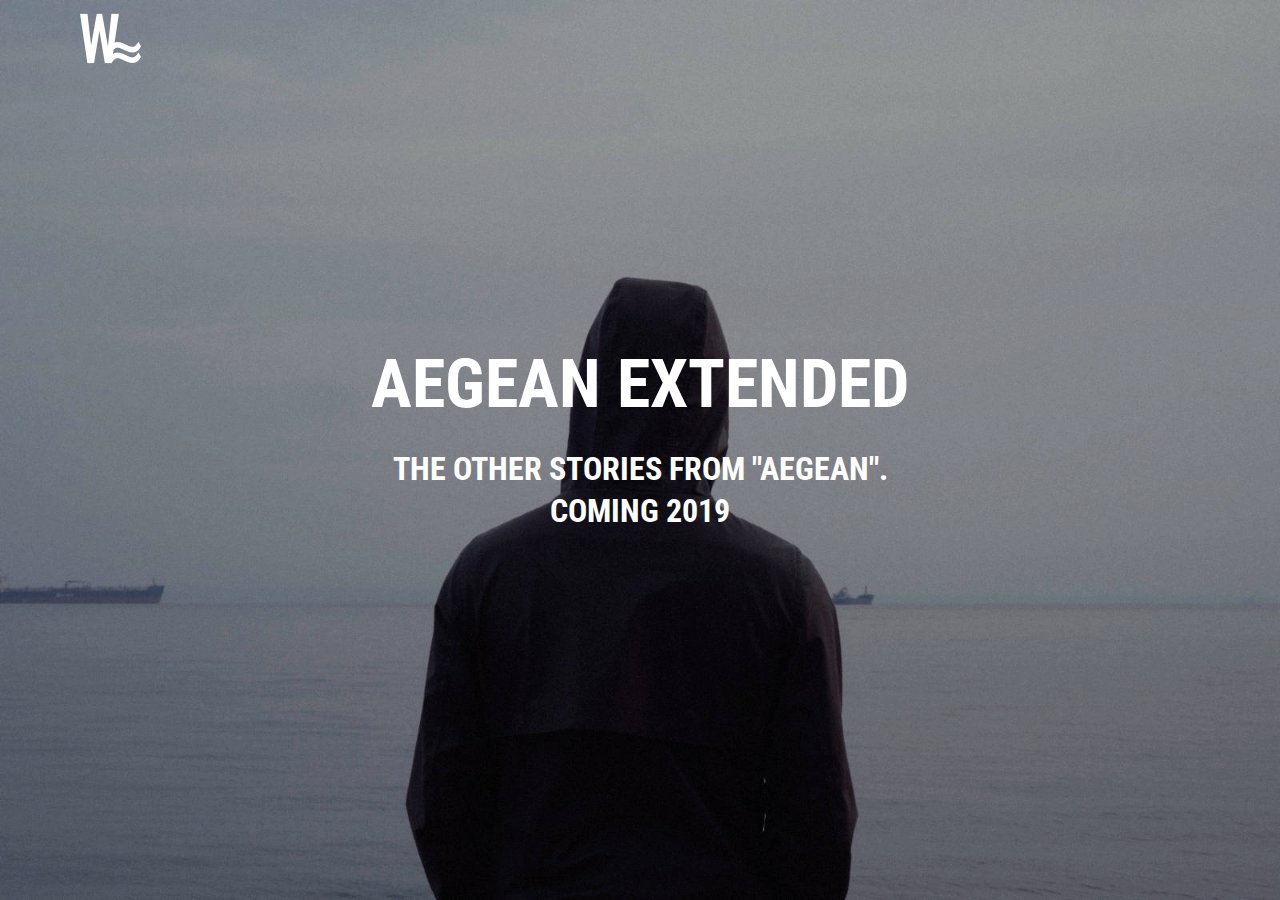
==== index.html @ 1b194c1d "create github pages" ====
<!DOCTYPE html>
<html >
<head>
  <!-- Site made with Mobirise Website Builder v4.8.4, https://mobirise.com -->
  <meta charset="UTF-8">
  <meta http-equiv="X-UA-Compatible" content="IE=edge">
  <meta name="generator" content="Mobirise v4.8.4, mobirise.com">
  <meta name="viewport" content="width=device-width, initial-scale=1, minimum-scale=1">
  <link rel="shortcut icon" href="assets/images/wy1-128x128.png" type="image/x-icon">
  <meta name="description" content="">
  <title>Waves Of Youth</title>
  <link rel="stylesheet" href="assets/web/assets/mobirise-icons/mobirise-icons.css">
  <link rel="stylesheet" href="assets/tether/tether.min.css">
  <link rel="stylesheet" href="assets/bootstrap/css/bootstrap.min.css">
  <link rel="stylesheet" href="assets/bootstrap/css/bootstrap-grid.min.css">
  <link rel="stylesheet" href="assets/bootstrap/css/bootstrap-reboot.min.css">
  <link rel="stylesheet" href="assets/dropdown/css/style.css">
  <link rel="stylesheet" href="assets/theme/css/style.css">
  <link href="assets/fonts/style.css" rel="stylesheet">
  <link rel="stylesheet" href="assets/mobirise/css/mbr-additional.css" type="text/css">
  
  
  
</head>
<body>
  <section class="menu cid-r5qJpuMvht" once="menu" id="menu2-3">

    

    <nav class="navbar navbar-expand beta-menu navbar-dropdown align-items-center navbar-toggleable-sm bg-color transparent">
        <button class="navbar-toggler navbar-toggler-right" type="button" data-toggle="collapse" data-target="#navbarSupportedContent" aria-controls="navbarSupportedContent" aria-expanded="false" aria-label="Toggle navigation">
            <div class="hamburger">
                <span></span>
                <span></span>
                <span></span>
                <span></span>
            </div>
        </button>
        <div class="menu-logo">
            <div class="navbar-brand">
                <span class="navbar-logo">
                    
                        <img src="assets/images/3-122x122.png" alt="Mobirise" title="" style="height: 3.8rem;">
                    
                </span>
                
            </div>
        </div>
        <div class="collapse navbar-collapse" id="navbarSupportedContent">
            
            
        </div>
    </nav>
</section>

<section class="engine"><a href="https://mobirise.info/j">website templates</a></section><section class="cid-r5qIWusWm7 mbr-fullscreen" id="header2-1">

    

    <div class="mbr-overlay" style="opacity: 0.1; background-color: rgb(0, 0, 0);"></div>

    <div class="container align-center">
        <div class="row justify-content-md-center">
            <div class="mbr-white col-md-10">
                <h1 class="mbr-section-title mbr-bold pb-3 mbr-fonts-style display-1">AEGEAN EXTENDED</h1>
                <h3 class="mbr-section-subtitle align-center mbr-light pb-3 mbr-fonts-style display-2">THE OTHER STORIES FROM "AEGEAN".<br>COMING 2019</h3>
                
                
            </div>
        </div>
    </div>
    
</section>


  <script src="assets/web/assets/jquery/jquery.min.js"></script>
  <script src="assets/popper/popper.min.js"></script>
  <script src="assets/tether/tether.min.js"></script>
  <script src="assets/bootstrap/js/bootstrap.min.js"></script>
  <script src="assets/smoothscroll/smooth-scroll.js"></script>
  <script src="assets/dropdown/js/script.min.js"></script>
  <script src="assets/touchswipe/jquery.touch-swipe.min.js"></script>
  <script src="assets/theme/js/script.js"></script>
  
  
</body>
</html>
---- assets/web/assets/mobirise-icons/mobirise-icons.css ----
@font-face {
  font-family: 'MobiriseIcons';
  src:  url('mobirise-icons.eot?spat4u');
  src:  url('mobirise-icons.eot?spat4u#iefix') format('embedded-opentype'),
    url('mobirise-icons.ttf?spat4u') format('truetype'),
    url('mobirise-icons.woff?spat4u') format('woff'),
    url('mobirise-icons.svg?spat4u#MobiriseIcons') format('svg');
  font-weight: normal;
  font-style: normal;
}

[class^="mbri-"], [class*=" mbri-"] {
  /* use !important to prevent issues with browser extensions that change fonts */
  font-family: MobiriseIcons !important;
  speak: none;
  font-style: normal;
  font-weight: normal;
  font-variant: normal;
  text-transform: none;
  line-height: 1;

  /* Better Font Rendering =========== */
  -webkit-font-smoothing: antialiased;
  -moz-osx-font-smoothing: grayscale;
}

.mbri-add-submenu:before {
  content: "\e900";
}
.mbri-alert:before {
  content: "\e901";
}
.mbri-align-center:before {
  content: "\e902";
}
.mbri-align-justify:before {
  content: "\e903";
}
.mbri-align-left:before {
  content: "\e904";
}
.mbri-align-right:before {
  content: "\e905";
}
.mbri-android:before {
  content: "\e906";
}
.mbri-apple:before {
  content: "\e907";
}
.mbri-arrow-down:before {
  content: "\e908";
}
.mbri-arrow-next:before {
  content: "\e909";
}
.mbri-arrow-prev:before {
  content: "\e90a";
}
.mbri-arrow-up:before {
  content: "\e90b";
}
.mbri-bold:before {
  content: "\e90c";
}
.mbri-bookmark:before {
  content: "\e90d";
}
.mbri-bootstrap:before {
  content: "\e90e";
}
.mbri-briefcase:before {
  content: "\e90f";
}
.mbri-browse:before {
  content: "\e910";
}
.mbri-bulleted-list:before {
  content: "\e911";
}
.mbri-calendar:before {
  content: "\e912";
}
.mbri-camera:before {
  content: "\e913";
}
.mbri-cart-add:before {
  content: "\e914";
}
.mbri-cart-full:before {
  content: "\e915";
}
.mbri-cash:before {
  content: "\e916";
}
.mbri-change-style:before {
  content: "\e917";
}
.mbri-chat:before {
  content: "\e918";
}
.mbri-clock:before {
  content: "\e919";
}
.mbri-close:before {
  content: "\e91a";
}
.mbri-cloud:before {
  content: "\e91b";
}
.mbri-code:before {
  content: "\e91c";
}
.mbri-contact-form:before {
  content: "\e91d";
}
.mbri-credit-card:before {
  content: "\e91e";
}
.mbri-cursor-click:before {
  content: "\e91f";
}
.mbri-cust-feedback:before {
  content: "\e920";
}
.mbri-database:before {
  content: "\e921";
}
.mbri-delivery:before {
  content: "\e922";
}
.mbri-desktop:before {
  content: "\e923";
}
.mbri-devices:before {
  content: "\e924";
}
.mbri-down:before {
  content: "\e925";
}
.mbri-download:before {
  content: "\e989";
}
.mbri-drag-n-drop:before {
  content: "\e927";
}
.mbri-drag-n-drop2:before {
  content: "\e928";
}
.mbri-edit:before {
  content: "\e929";
}
.mbri-edit2:before {
  content: "\e92a";
}
.mbri-error:before {
  content: "\e92b";
}
.mbri-extension:before {
  content: "\e92c";
}
.mbri-features:before {
  content: "\e92d";
}
.mbri-file:before {
  content: "\e92e";
}
.mbri-flag:before {
  content: "\e92f";
}
.mbri-folder:before {
  content: "\e930";
}
.mbri-gift:before {
  content: "\e931";
}
.mbri-github:before {
  content: "\e932";
}
.mbri-globe:before {
  content: "\e933";
}
.mbri-globe-2:before {
  content: "\e934";
}
.mbri-growing-chart:before {
  content: "\e935";
}
.mbri-hearth:before {
  content: "\e936";
}
.mbri-help:before {
  content: "\e937";
}
.mbri-home:before {
  content: "\e938";
}
.mbri-hot-cup:before {
  content: "\e939";
}
.mbri-idea:before {
  content: "\e93a";
}
.mbri-image-gallery:before {
  content: "\e93b";
}
.mbri-image-slider:before {
  content: "\e93c";
}
.mbri-info:before {
  content: "\e93d";
}
.mbri-italic:before {
  content: "\e93e";
}
.mbri-key:before {
  content: "\e93f";
}
.mbri-laptop:before {
  content: "\e940";
}
.mbri-layers:before {
  content: "\e941";
}
.mbri-left-right:before {
  content: "\e942";
}
.mbri-left:before {
  content: "\e943";
}
.mbri-letter:before {
  content: "\e944";
}
.mbri-like:before {
  content: "\e945";
}
.mbri-link:before {
  content: "\e946";
}
.mbri-lock:before {
  content: "\e947";
}
.mbri-login:before {
  content: "\e948";
}
.mbri-logout:before {
  content: "\e949";
}
.mbri-magic-stick:before {
  content: "\e94a";
}
.mbri-map-pin:before {
  content: "\e94b";
}
.mbri-menu:before {
  content: "\e94c";
}
.mbri-mobile:before {
  content: "\e94d";
}
.mbri-mobile2:before {
  content: "\e94e";
}
.mbri-mobirise:before {
  content: "\e94f";
}
.mbri-more-horizontal:before {
  content: "\e950";
}
.mbri-more-vertical:before {
  content: "\e951";
}
.mbri-music:before {
  content: "\e952";
}
.mbri-new-file:before {
  content: "\e953";
}
.mbri-numbered-list:before {
  content: "\e954";
}
.mbri-opened-folder:before {
  content: "\e955";
}
.mbri-pages:before {
  content: "\e956";
}
.mbri-paper-plane:before {
  content: "\e957";
}
.mbri-paperclip:before {
  content: "\e958";
}
.mbri-photo:before {
  content: "\e959";
}
.mbri-photos:before {
  content: "\e95a";
}
.mbri-pin:before {
  content: "\e95b";
}
.mbri-play:before {
  content: "\e95c";
}
.mbri-plus:before {
  content: "\e95d";
}
.mbri-preview:before {
  content: "\e95e";
}
.mbri-print:before {
  content: "\e95f";
}
.mbri-protect:before {
  content: "\e960";
}
.mbri-question:before {
  content: "\e961";
}
.mbri-quote-left:before {
  content: "\e962";
}
.mbri-quote-right:before {
  content: "\e963";
}
.mbri-refresh:before {
  content: "\e964";
}
.mbri-responsive:before {
  content: "\e965";
}
.mbri-right:before {
  content: "\e966";
}
.mbri-rocket:before {
  content: "\e967";
}
.mbri-sad-face:before {
  content: "\e968";
}
.mbri-sale:before {
  content: "\e969";
}
.mbri-save:before {
  content: "\e96a";
}
.mbri-search:before {
  content: "\e96b";
}
.mbri-setting:before {
  content: "\e96c";
}
.mbri-setting2:before {
  content: "\e96d";
}
.mbri-setting3:before {
  content: "\e96e";
}
.mbri-share:before {
  content: "\e96f";
}
.mbri-shopping-bag:before {
  content: "\e970";
}
.mbri-shopping-basket:before {
  content: "\e971";
}
.mbri-shopping-cart:before {
  content: "\e972";
}
.mbri-sites:before {
  content: "\e973";
}
.mbri-smile-face:before {
  content: "\e974";
}
.mbri-speed:before {
  content: "\e975";
}
.mbri-star:before {
  content: "\e976";
}
.mbri-success:before {
  content: "\e977";
}
.mbri-sun:before {
  content: "\e978";
}
.mbri-sun2:before {
  content: "\e979";
}
.mbri-tablet:before {
  content: "\e97a";
}
.mbri-tablet-vertical:before {
  content: "\e97b";
}
.mbri-target:before {
  content: "\e97c";
}
.mbri-timer:before {
  content: "\e97d";
}
.mbri-to-ftp:before {
  content: "\e97e";
}
.mbri-to-local-drive:before {
  content: "\e97f";
}
.mbri-touch-swipe:before {
  content: "\e980";
}
.mbri-touch:before {
  content: "\e981";
}
.mbri-trash:before {
  content: "\e982";
}
.mbri-underline:before {
  content: "\e983";
}
.mbri-unlink:before {
  content: "\e984";
}
.mbri-unlock:before {
  content: "\e985";
}
.mbri-up-down:before {
  content: "\e986";
}
.mbri-up:before {
  content: "\e987";
}
.mbri-update:before {
  content: "\e988";
}
.mbri-upload:before {
 content: "\e926"; 
}
.mbri-user:before {
  content: "\e98a";
}
.mbri-user2:before {
  content: "\e98b";
}
.mbri-users:before {
  content: "\e98c";
}
.mbri-video:before {
  content: "\e98d";
}
.mbri-video-play:before {
  content: "\e98e";
}
.mbri-watch:before {
  content: "\e98f";
}
.mbri-website-theme:before {
  content: "\e990";
}
.mbri-wifi:before {
  content: "\e991";
}
.mbri-windows:before {
  content: "\e992";
}
.mbri-zoom-out:before {
  content: "\e993";
}
.mbri-redo:before {
  content: "\e994";
}
.mbri-undo:before {
  content: "\e995";
}
---- assets/dropdown/css/style.css ----
.navbar-dropdown {
  left: 0;
  padding: 0;
  position: absolute;
  right: 0;
  top: 0;
  transition: all 0.45s ease;
  z-index: 1030;
  background: #282828; }
  .navbar-dropdown .navbar-logo {
    margin-right: 0.8rem;
    transition: margin 0.3s ease-in-out;
    vertical-align: middle; }
    .navbar-dropdown .navbar-logo img {
      height: 3.125rem;
      transition: all 0.3s ease-in-out; }
    .navbar-dropdown .navbar-logo.mbr-iconfont {
      font-size: 3.125rem;
      line-height: 3.125rem; }
  .navbar-dropdown .navbar-caption {
    font-weight: 700;
    white-space: normal;
    vertical-align: -4px;
    line-height: 3.125rem !important; }
    .navbar-dropdown .navbar-caption, .navbar-dropdown .navbar-caption:hover {
      color: inherit;
      text-decoration: none; }
  .navbar-dropdown .mbr-iconfont + .navbar-caption {
    vertical-align: -1px; }
  .navbar-dropdown.navbar-fixed-top {
    position: fixed; }
  .navbar-dropdown .navbar-brand span {
    vertical-align: -4px; }
  .navbar-dropdown.bg-color.transparent {
    background: none; }
  .navbar-dropdown.navbar-short .navbar-brand {
    padding: 0.625rem 0; }
    .navbar-dropdown.navbar-short .navbar-brand span {
      vertical-align: -1px; }
  .navbar-dropdown.navbar-short .navbar-caption {
    line-height: 2.375rem !important;
    vertical-align: -2px; }
  .navbar-dropdown.navbar-short .navbar-logo {
    margin-right: 0.5rem; }
    .navbar-dropdown.navbar-short .navbar-logo img {
      height: 2.375rem; }
    .navbar-dropdown.navbar-short .navbar-logo.mbr-iconfont {
      font-size: 2.375rem;
      line-height: 2.375rem; }
  .navbar-dropdown.navbar-short .mbr-table-cell {
    height: 3.625rem; }
  .navbar-dropdown .navbar-close {
    left: 0.6875rem;
    position: fixed;
    top: 0.75rem;
    z-index: 1000; }
  .navbar-dropdown .hamburger-icon {
    content: "";
    display: inline-block;
    vertical-align: middle;
    width: 16px;
    -webkit-box-shadow: 0 -6px 0 1px #282828,0 0 0 1px #282828,0 6px 0 1px #282828;
    -moz-box-shadow: 0 -6px 0 1px #282828,0 0 0 1px #282828,0 6px 0 1px #282828;
    box-shadow: 0 -6px 0 1px #282828,0 0 0 1px #282828,0 6px 0 1px #282828; }

.dropdown-menu .dropdown-toggle[data-toggle="dropdown-submenu"]::after {
  border-bottom: 0.35em solid transparent;
  border-left: 0.35em solid;
  border-right: 0;
  border-top: 0.35em solid transparent;
  margin-left: 0.3rem; }

.dropdown-menu .dropdown-item:focus {
  outline: 0; }

.nav-dropdown {
  font-size: 0.75rem;
  font-weight: 500;
  height: auto !important; }
  .nav-dropdown .nav-btn {
    padding-left: 1rem; }
  .nav-dropdown .link {
    margin: .667em 1.667em;
    font-weight: 500;
    padding: 0;
    transition: color .2s ease-in-out; }
    .nav-dropdown .link.dropdown-toggle {
      margin-right: 2.583em; }
      .nav-dropdown .link.dropdown-toggle::after {
        margin-left: .25rem;
        border-top: 0.35em solid;
        border-right: 0.35em solid transparent;
        border-left: 0.35em solid transparent;
        border-bottom: 0; }
      .nav-dropdown .link.dropdown-toggle[aria-expanded="true"] {
        margin: 0;
        padding: 0.667em 3.263em  0.667em 1.667em; }
  .nav-dropdown .link::after,
  .nav-dropdown .dropdown-item::after {
    color: inherit; }
  .nav-dropdown .btn {
    font-size: 0.75rem;
    font-weight: 700;
    letter-spacing: 0;
    margin-bottom: 0;
    padding-left: 1.25rem;
    padding-right: 1.25rem; }
  .nav-dropdown .dropdown-menu {
    border-radius: 0;
    border: 0;
    left: 0;
    margin: 0;
    padding-bottom: 1.25rem;
    padding-top: 1.25rem;
    position: relative; }
  .nav-dropdown .dropdown-submenu {
    margin-left: 0.125rem;
    top: 0; }
  .nav-dropdown .dropdown-item {
    font-weight: 500;
    line-height: 2;
    padding: 0.3846em 4.615em 0.3846em 1.5385em;
    position: relative;
    transition: color .2s ease-in-out, background-color .2s ease-in-out; }
    .nav-dropdown .dropdown-item::after {
      margin-top: -0.3077em;
      position: absolute;
      right: 1.1538em;
      top: 50%; }
    .nav-dropdown .dropdown-item:focus, .nav-dropdown .dropdown-item:hover {
      background: none; }

@media (max-width: 767px) {
  .nav-dropdown.navbar-toggleable-sm {
    bottom: 0;
    display: none;
    left: 0;
    overflow-x: hidden;
    position: fixed;
    top: 0;
    transform: translateX(-100%);
    -ms-transform: translateX(-100%);
    -webkit-transform: translateX(-100%);
    width: 18.75rem;
    z-index: 999; } }
.nav-dropdown.navbar-toggleable-xl {
  bottom: 0;
  display: none;
  left: 0;
  overflow-x: hidden;
  position: fixed;
  top: 0;
  transform: translateX(-100%);
  -ms-transform: translateX(-100%);
  -webkit-transform: translateX(-100%);
  width: 18.75rem;
  z-index: 999; }

.nav-dropdown-sm {
  display: block !important;
  overflow-x: hidden;
  overflow: auto;
  padding-top: 3.875rem; }
  .nav-dropdown-sm::after {
    content: "";
    display: block;
    height: 3rem;
    width: 100%; }
  .nav-dropdown-sm.collapse.in ~ .navbar-close {
    display: block !important; }
  .nav-dropdown-sm.collapsing, .nav-dropdown-sm.collapse.in {
    transform: translateX(0);
    -ms-transform: translateX(0);
    -webkit-transform: translateX(0);
    transition: all 0.25s ease-out;
    -webkit-transition: all 0.25s ease-out;
    background: #282828; }
  .nav-dropdown-sm.collapsing[aria-expanded="false"] {
    transform: translateX(-100%);
    -ms-transform: translateX(-100%);
    -webkit-transform: translateX(-100%); }
  .nav-dropdown-sm .nav-item {
    display: block;
    margin-left: 0 !important;
    padding-left: 0; }
  .nav-dropdown-sm .link,
  .nav-dropdown-sm .dropdown-item {
    border-top: 1px dotted rgba(255, 255, 255, 0.1);
    font-size: 0.8125rem;
    line-height: 1.6;
    margin: 0 !important;
    padding: 0.875rem 2.4rem 0.875rem 1.5625rem !important;
    position: relative;
    white-space: normal; }
    .nav-dropdown-sm .link:focus, .nav-dropdown-sm .link:hover,
    .nav-dropdown-sm .dropdown-item:focus,
    .nav-dropdown-sm .dropdown-item:hover {
      background: rgba(0, 0, 0, 0.2) !important;
      color: #c0a375; }
  .nav-dropdown-sm .nav-btn {
    position: relative;
    padding: 1.5625rem 1.5625rem 0 1.5625rem; }
    .nav-dropdown-sm .nav-btn::before {
      border-top: 1px dotted rgba(255, 255, 255, 0.1);
      content: "";
      left: 0;
      position: absolute;
      top: 0;
      width: 100%; }
    .nav-dropdown-sm .nav-btn + .nav-btn {
      padding-top: 0.625rem; }
      .nav-dropdown-sm .nav-btn + .nav-btn::before {
        display: none; }
  .nav-dropdown-sm .btn {
    padding: 0.625rem 0; }
  .nav-dropdown-sm .dropdown-toggle[data-toggle="dropdown-submenu"]::after {
    margin-left: .25rem;
    border-top: 0.35em solid;
    border-right: 0.35em solid transparent;
    border-left: 0.35em solid transparent;
    border-bottom: 0; }
  .nav-dropdown-sm .dropdown-toggle[data-toggle="dropdown-submenu"][aria-expanded="true"]::after {
    border-top: 0;
    border-right: 0.35em solid transparent;
    border-left: 0.35em solid transparent;
    border-bottom: 0.35em solid; }
  .nav-dropdown-sm .dropdown-menu {
    margin: 0;
    padding: 0;
    position: relative;
    top: 0;
    left: 0;
    width: 100%;
    border: 0;
    float: none;
    border-radius: 0;
    background: none; }
  .nav-dropdown-sm .dropdown-submenu {
    left: 100%;
    margin-left: 0.125rem;
    margin-top: -1.25rem;
    top: 0; }

.navbar-toggleable-sm .nav-dropdown .dropdown-menu {
  position: absolute; }

.navbar-toggleable-sm .nav-dropdown .dropdown-submenu {
  left: 100%;
  margin-left: 0.125rem;
  margin-top: -1.25rem;
  top: 0; }

.navbar-toggleable-sm.opened .nav-dropdown .dropdown-menu {
  position: relative; }

.navbar-toggleable-sm.opened .nav-dropdown .dropdown-submenu {
  left: 0;
  margin-left: 00rem;
  margin-top: 0rem;
  top: 0; }

.is-builder .nav-dropdown.collapsing {
  transition: none !important; }

/*# sourceMappingURL=style.css.map */
---- assets/theme/css/style.css ----
/*!
 * Mobirise v4 theme (https://mobirise.com/)
 * Copyright 2017 Mobirise
 */section{background-color:#eeeeee}section,.container,.container-fluid{position:relative;word-wrap:break-word}a.mbr-iconfont:hover{text-decoration:none}.article .lead p,.article .lead ul,.article .lead ol,.article .lead pre,.article .lead blockquote{margin-bottom:0}a{font-style:normal;font-weight:400;cursor:pointer}a,a:hover{text-decoration:none}figure{margin-bottom:0}body{color:#232323}h1,h2,h3,h4,h5,h6,.h1,.h2,.h3,.h4,.h5,.h6,.display-1,.display-2,.display-3,.display-4{line-height:1;word-break:break-word;word-wrap:break-word}b,strong{font-weight:bold}blockquote{padding:10px 0 10px 20px;position:relative;border-left:2px solid;border-color:#ff3366}input:-webkit-autofill,input:-webkit-autofill:hover,input:-webkit-autofill:focus,input:-webkit-autofill:active{transition-delay:9999s;transition-property:background-color, color}textarea[type="hidden"]{display:none}body{position:relative}section{background-position:50% 50%;background-repeat:no-repeat;background-size:cover}section .mbr-background-video,section .mbr-background-video-preview{position:absolute;bottom:0;left:0;right:0;top:0}.hidden{visibility:hidden}.mbr-z-index20{z-index:20}/*! Base colors */.mbr-white{color:#ffffff}.mbr-black{color:#000000}.mbr-bg-white{background-color:#ffffff}.mbr-bg-black{background-color:#000000}/*! Text-aligns */.align-left{text-align:left}.align-center{text-align:center}.align-right{text-align:right}@media (max-width: 767px){.align-left,.align-center,.align-right,.mbr-section-btn,.mbr-section-title{text-align:center}}/*! Font-weight  */.mbr-light{font-weight:300}.mbr-regular{font-weight:400}.mbr-semibold{font-weight:500}.mbr-bold{font-weight:700}/*! Media  */.media-size-item{-webkit-flex:1 1 auto;-moz-flex:1 1 auto;-ms-flex:1 1 auto;-o-flex:1 1 auto;flex:1 1 auto}.media-content{-webkit-flex-basis:100%;flex-basis:100%}.media-container-row{display:-ms-flexbox;display:-webkit-flex;display:flex;-webkit-flex-direction:row;-ms-flex-direction:row;flex-direction:row;-webkit-flex-wrap:wrap;-ms-flex-wrap:wrap;flex-wrap:wrap;-webkit-justify-content:center;-ms-flex-pack:center;justify-content:center;-webkit-align-content:center;-ms-flex-line-pack:center;align-content:center;-webkit-align-items:start;-ms-flex-align:start;align-items:start}.media-container-row .media-size-item{width:400px}.media-container-column{display:-ms-flexbox;display:-webkit-flex;display:flex;-webkit-flex-direction:column;-ms-flex-direction:column;flex-direction:column;-webkit-flex-wrap:wrap;-ms-flex-wrap:wrap;flex-wrap:wrap;-webkit-justify-content:center;-ms-flex-pack:center;justify-content:center;-webkit-align-content:center;-ms-flex-line-pack:center;align-content:center;-webkit-align-items:stretch;-ms-flex-align:stretch;align-items:stretch}.media-container-column>*{width:100%}@media (min-width: 992px){.media-container-row{-webkit-flex-wrap:nowrap;-ms-flex-wrap:nowrap;flex-wrap:nowrap}}figure{overflow:hidden}figure[mbr-media-size]{transition:width 0.1s}.mbr-figure img,.mbr-figure iframe{display:block;width:100%}.card{background-color:transparent;border:none}.card-img{text-align:center;flex-shrink:0;-webkit-flex-shrink:0}.media{max-width:100%;margin:0 auto}.mbr-figure{-ms-flex-item-align:center;-ms-grid-row-align:center;-webkit-align-self:center;align-self:center}.media-container>div{max-width:100%}.mbr-figure img,.card-img img{width:100%}@media (max-width: 991px){.media-size-item{width:auto !important}.media{width:auto}.mbr-figure{width:100% !important}}/*! Buttons */.mbr-section-btn{margin-left:-.25rem;margin-right:-.25rem;font-size:0}nav .mbr-section-btn{margin-left:0rem;margin-right:0rem}/*! Btn icon margin */.btn .mbr-iconfont,.btn.btn-sm .mbr-iconfont{cursor:pointer;margin-right:0.5rem}.btn.btn-md .mbr-iconfont,.btn.btn-md .mbr-iconfont{margin-right:0.8rem}.mbr-regular{font-weight:400}.mbr-semibold{font-weight:500}.mbr-bold{font-weight:700}[type="submit"]{-webkit-appearance:none}/*! Full-screen */.mbr-fullscreen .mbr-overlay{min-height:100vh}.mbr-fullscreen{display:flex;display:-webkit-flex;display:-moz-flex;display:-ms-flex;display:-o-flex;align-items:center;-webkit-align-items:center;min-height:100vh;padding-top:3rem;padding-bottom:3rem}/*! Map */.map{height:25rem;position:relative}.map iframe{width:100%;height:100%}.form-asterisk{font-family:initial;position:absolute;top:-2px;font-weight:normal}/*! Scroll to top arrow */.mbr-arrow-up{bottom:25px;right:90px;position:fixed;text-align:right;z-index:5000;color:#ffffff;font-size:32px;transform:rotate(180deg);-webkit-transform:rotate(180deg)}.mbr-arrow-up a{background:rgba(0,0,0,0.2);border-radius:3px;color:#fff;display:inline-block;height:60px;width:60px;outline-style:none !important;position:relative;text-decoration:none;transition:all .3s ease-in-out;cursor:pointer;text-align:center}.mbr-arrow-up a:hover{background-color:rgba(0,0,0,0.4)}.mbr-arrow-up a i{line-height:60px}.mbr-arrow-up-icon{display:block;color:#fff}.mbr-arrow-up-icon::before{content:"\203a";display:inline-block;font-family:serif;font-size:32px;line-height:1;font-style:normal;position:relative;top:6px;left:-4px;-webkit-transform:rotate(-90deg);transform:rotate(-90deg)}/*! Arrow Down */.mbr-arrow{position:absolute;bottom:45px;left:50%;width:60px;height:60px;cursor:pointer;background-color:rgba(80,80,80,0.5);border-radius:50%;-webkit-transform:translateX(-50%);transform:translateX(-50%)}.mbr-arrow>a{display:inline-block;text-decoration:none;outline-style:none;-webkit-animation:arrowdown 1.7s ease-in-out infinite;animation:arrowdown 1.7s ease-in-out infinite}.mbr-arrow>a>i{position:absolute;top:-2px;left:15px;font-size:2rem}@keyframes arrowdown{0%{transform:translateY(0px);-webkit-transform:translateY(0px)}50%{transform:translateY(-5px);-webkit-transform:translateY(-5px)}100%{transform:translateY(0px);-webkit-transform:translateY(0px)}}@-webkit-keyframes arrowdown{0%{transform:translateY(0px);-webkit-transform:translateY(0px)}50%{transform:translateY(-5px);-webkit-transform:translateY(-5px)}100%{transform:translateY(0px);-webkit-transform:translateY(0px)}}@media (max-width: 500px){.mbr-arrow-up{left:50%;right:auto;transform:translateX(-50%) rotate(180deg);-webkit-transform:translateX(-50%) rotate(180deg)}}@keyframes gradient-animation{from{background-position:0% 100%;animation-timing-function:ease-in-out}to{background-position:100% 0%;animation-timing-function:ease-in-out}}@-webkit-keyframes gradient-animation{from{background-position:0% 100%;animation-timing-function:ease-in-out}to{background-position:100% 0%;animation-timing-function:ease-in-out}}.bg-gradient{background-size:200% 200%;animation:gradient-animation 5s infinite alternate;-webkit-animation:gradient-animation 5s infinite alternate}.menu .navbar-brand{display:-webkit-flex}.menu .navbar-brand span{display:flex;display:-webkit-flex}.menu .navbar-brand .navbar-caption-wrap{display:-webkit-flex}.menu .navbar-brand .navbar-logo img{display:-webkit-flex}@media (min-width: 768px) and (max-width: 991px){.menu .navbar-toggleable-sm .navbar-nav{display:-webkit-box;display:-webkit-flex;display:-ms-flexbox}}@media (min-width: 992px){.menu .navbar-nav.nav-dropdown{display:-webkit-flex}.menu .navbar-toggleable-sm .navbar-collapse{display:-webkit-flex !important}}.navbar{display:-webkit-flex;-webkit-flex-wrap:wrap;-webkit-align-items:center;-webkit-justify-content:space-between}.navbar-collapse{-webkit-flex-basis:100%;-webkit-flex-grow:1;-webkit-align-items:center}.nav-dropdown .link{padding:.667em 1.667em !important;margin:0 !important}.nav{display:-webkit-flex;-webkit-flex-wrap:wrap}.row{display:-webkit-flex;-webkit-flex-wrap:wrap}.justify-content-center{-webkit-justify-content:center}.form-inline{display:-webkit-flex;-webkit-flex-flow:row wrap;-webkit-align-items:center}.card-wrapper{flex:1;-webkit-flex:1}.carousel-control{display:-webkit-flex;-webkit-align-items:center;-webkit-justify-content:center}.carousel-controls{display:-webkit-flex}.media{display:-webkit-flex}
/*# sourceMappingURL=style.css.map */
.engine {
	position: absolute;
	text-indent: -2400px;
	text-align: center;
	padding: 0;
	top: 0;
	left: -2400px;
}
---- assets/fonts/style.css ----
@font-face {
   font-family: 'RobotoCondensed-Bold';
   src: url('RobotoCondensed-Bold/font.ttf');
}
---- assets/mobirise/css/mbr-additional.css ----
@import url(https://fonts.googleapis.com/css?family=Rubik:300,300i,400,400i,500,500i,700,700i,900,900i);



body {
  font-style: normal;
  line-height: 1.5;
}
.mbr-section-title {
  font-style: normal;
  line-height: 1.2;
}
.mbr-section-subtitle {
  line-height: 1.3;
}
.mbr-text {
  font-style: normal;
  line-height: 1.6;
}
.display-1 {
  font-family: 'RobotoCondensed-Bold';
  font-size: 4.25rem;
}
.display-1 > .mbr-iconfont {
  font-size: 6.8rem;
}
.display-2 {
  font-family: 'RobotoCondensed-Bold';
  font-size: 2rem;
}
.display-2 > .mbr-iconfont {
  font-size: 3.2rem;
}
.display-4 {
  font-family: 'Rubik', sans-serif;
  font-size: 1rem;
}
.display-4 > .mbr-iconfont {
  font-size: 1.6rem;
}
.display-5 {
  font-family: 'Rubik', sans-serif;
  font-size: 1.5rem;
}
.display-5 > .mbr-iconfont {
  font-size: 2.4rem;
}
.display-7 {
  font-family: 'Rubik', sans-serif;
  font-size: 1rem;
}
.display-7 > .mbr-iconfont {
  font-size: 1.6rem;
}
/* ---- Fluid typography for mobile devices ---- */
/* 1.4 - font scale ratio ( bootstrap == 1.42857 ) */
/* 100vw - current viewport width */
/* (48 - 20)  48 == 48rem == 768px, 20 == 20rem == 320px(minimal supported viewport) */
/* 0.65 - min scale variable, may vary */
@media (max-width: 768px) {
  .display-1 {
    font-size: 3.4rem;
    font-size: calc( 2.1374999999999997rem + (4.25 - 2.1374999999999997) * ((100vw - 20rem) / (48 - 20)));
    line-height: calc( 1.4 * (2.1374999999999997rem + (4.25 - 2.1374999999999997) * ((100vw - 20rem) / (48 - 20))));
  }
  .display-2 {
    font-size: 1.6rem;
    font-size: calc( 1.35rem + (2 - 1.35) * ((100vw - 20rem) / (48 - 20)));
    line-height: calc( 1.4 * (1.35rem + (2 - 1.35) * ((100vw - 20rem) / (48 - 20))));
  }
  .display-4 {
    font-size: 0.8rem;
    font-size: calc( 1rem + (1 - 1) * ((100vw - 20rem) / (48 - 20)));
    line-height: calc( 1.4 * (1rem + (1 - 1) * ((100vw - 20rem) / (48 - 20))));
  }
  .display-5 {
    font-size: 1.2rem;
    font-size: calc( 1.175rem + (1.5 - 1.175) * ((100vw - 20rem) / (48 - 20)));
    line-height: calc( 1.4 * (1.175rem + (1.5 - 1.175) * ((100vw - 20rem) / (48 - 20))));
  }
}
/* Buttons */
.btn {
  font-weight: 500;
  border-width: 2px;
  font-style: normal;
  letter-spacing: 1px;
  margin: .4rem .8rem;
  white-space: normal;
  -webkit-transition: all 0.3s ease-in-out;
  -moz-transition: all 0.3s ease-in-out;
  transition: all 0.3s ease-in-out;
  display: inline-flex;
  align-items: center;
  justify-content: center;
  word-break: break-word;
  -webkit-align-items: center;
  -webkit-justify-content: center;
  display: -webkit-inline-flex;
  padding: 1rem 3rem;
  border-radius: 3px;
}
.btn-sm {
  font-weight: 500;
  letter-spacing: 1px;
  -webkit-transition: all 0.3s ease-in-out;
  -moz-transition: all 0.3s ease-in-out;
  transition: all 0.3s ease-in-out;
  padding: 0.6rem 1.5rem;
  border-radius: 3px;
}
.btn-md {
  font-weight: 500;
  letter-spacing: 1px;
  margin: .4rem .8rem !important;
  -webkit-transition: all 0.3s ease-in-out;
  -moz-transition: all 0.3s ease-in-out;
  transition: all 0.3s ease-in-out;
  padding: 1rem 3rem;
  border-radius: 3px;
}
.btn-lg {
  font-weight: 500;
  letter-spacing: 1px;
  margin: .4rem .8rem !important;
  -webkit-transition: all 0.3s ease-in-out;
  -moz-transition: all 0.3s ease-in-out;
  transition: all 0.3s ease-in-out;
  padding: 1.2rem 3.2rem;
  border-radius: 3px;
}
.bg-primary {
  background-color: #263f8c !important;
}
.bg-success {
  background-color: #f7ed4a !important;
}
.bg-info {
  background-color: #82786e !important;
}
.bg-warning {
  background-color: #879a9f !important;
}
.bg-danger {
  background-color: #b1a374 !important;
}
.btn-primary,
.btn-primary:active {
  background-color: #263f8c !important;
  border-color: #263f8c !important;
  color: #ffffff !important;
}
.btn-primary:hover,
.btn-primary:focus,
.btn-primary.focus,
.btn-primary.active {
  color: #ffffff !important;
  background-color: #162450 !important;
  border-color: #162450 !important;
}
.btn-primary.disabled,
.btn-primary:disabled {
  color: #ffffff !important;
  background-color: #162450 !important;
  border-color: #162450 !important;
}
.btn-secondary,
.btn-secondary:active {
  background-color: #ff3366 !important;
  border-color: #ff3366 !important;
  color: #ffffff !important;
}
.btn-secondary:hover,
.btn-secondary:focus,
.btn-secondary.focus,
.btn-secondary.active {
  color: #ffffff !important;
  background-color: #e50039 !important;
  border-color: #e50039 !important;
}
.btn-secondary.disabled,
.btn-secondary:disabled {
  color: #ffffff !important;
  background-color: #e50039 !important;
  border-color: #e50039 !important;
}
.btn-info,
.btn-info:active {
  background-color: #82786e !important;
  border-color: #82786e !important;
  color: #ffffff !important;
}
.btn-info:hover,
.btn-info:focus,
.btn-info.focus,
.btn-info.active {
  color: #ffffff !important;
  background-color: #59524b !important;
  border-color: #59524b !important;
}
.btn-info.disabled,
.btn-info:disabled {
  color: #ffffff !important;
  background-color: #59524b !important;
  border-color: #59524b !important;
}
.btn-success,
.btn-success:active {
  background-color: #f7ed4a !important;
  border-color: #f7ed4a !important;
  color: #3f3c03 !important;
}
.btn-success:hover,
.btn-success:focus,
.btn-success.focus,
.btn-success.active {
  color: #3f3c03 !important;
  background-color: #eadd0a !important;
  border-color: #eadd0a !important;
}
.btn-success.disabled,
.btn-success:disabled {
  color: #3f3c03 !important;
  background-color: #eadd0a !important;
  border-color: #eadd0a !important;
}
.btn-warning,
.btn-warning:active {
  background-color: #879a9f !important;
  border-color: #879a9f !important;
  color: #ffffff !important;
}
.btn-warning:hover,
.btn-warning:focus,
.btn-warning.focus,
.btn-warning.active {
  color: #ffffff !important;
  background-color: #617479 !important;
  border-color: #617479 !important;
}
.btn-warning.disabled,
.btn-warning:disabled {
  color: #ffffff !important;
  background-color: #617479 !important;
  border-color: #617479 !important;
}
.btn-danger,
.btn-danger:active {
  background-color: #b1a374 !important;
  border-color: #b1a374 !important;
  color: #ffffff !important;
}
.btn-danger:hover,
.btn-danger:focus,
.btn-danger.focus,
.btn-danger.active {
  color: #ffffff !important;
  background-color: #8b7d4e !important;
  border-color: #8b7d4e !important;
}
.btn-danger.disabled,
.btn-danger:disabled {
  color: #ffffff !important;
  background-color: #8b7d4e !important;
  border-color: #8b7d4e !important;
}
.btn-white {
  color: #333333 !important;
}
.btn-white,
.btn-white:active {
  background-color: #ffffff !important;
  border-color: #ffffff !important;
  color: #808080 !important;
}
.btn-white:hover,
.btn-white:focus,
.btn-white.focus,
.btn-white.active {
  color: #808080 !important;
  background-color: #d9d9d9 !important;
  border-color: #d9d9d9 !important;
}
.btn-white.disabled,
.btn-white:disabled {
  color: #808080 !important;
  background-color: #d9d9d9 !important;
  border-color: #d9d9d9 !important;
}
.btn-black,
.btn-black:active {
  background-color: #333333 !important;
  border-color: #333333 !important;
  color: #ffffff !important;
}
.btn-black:hover,
.btn-black:focus,
.btn-black.focus,
.btn-black.active {
  color: #ffffff !important;
  background-color: #0d0d0d !important;
  border-color: #0d0d0d !important;
}
.btn-black.disabled,
.btn-black:disabled {
  color: #ffffff !important;
  background-color: #0d0d0d !important;
  border-color: #0d0d0d !important;
}
.btn-primary-outline,
.btn-primary-outline:active {
  background: none;
  border-color: #101b3c;
  color: #101b3c;
}
.btn-primary-outline:hover,
.btn-primary-outline:focus,
.btn-primary-outline.focus,
.btn-primary-outline.active {
  color: #ffffff;
  background-color: #263f8c;
  border-color: #263f8c;
}
.btn-primary-outline.disabled,
.btn-primary-outline:disabled {
  color: #ffffff !important;
  background-color: #263f8c !important;
  border-color: #263f8c !important;
}
.btn-secondary-outline,
.btn-secondary-outline:active {
  background: none;
  border-color: #cc0033;
  color: #cc0033;
}
.btn-secondary-outline:hover,
.btn-secondary-outline:focus,
.btn-secondary-outline.focus,
.btn-secondary-outline.active {
  color: #ffffff;
  background-color: #ff3366;
  border-color: #ff3366;
}
.btn-secondary-outline.disabled,
.btn-secondary-outline:disabled {
  color: #ffffff !important;
  background-color: #ff3366 !important;
  border-color: #ff3366 !important;
}
.btn-info-outline,
.btn-info-outline:active {
  background: none;
  border-color: #4b453f;
  color: #4b453f;
}
.btn-info-outline:hover,
.btn-info-outline:focus,
.btn-info-outline.focus,
.btn-info-outline.active {
  color: #ffffff;
  background-color: #82786e;
  border-color: #82786e;
}
.btn-info-outline.disabled,
.btn-info-outline:disabled {
  color: #ffffff !important;
  background-color: #82786e !important;
  border-color: #82786e !important;
}
.btn-success-outline,
.btn-success-outline:active {
  background: none;
  border-color: #d2c609;
  color: #d2c609;
}
.btn-success-outline:hover,
.btn-success-outline:focus,
.btn-success-outline.focus,
.btn-success-outline.active {
  color: #3f3c03;
  background-color: #f7ed4a;
  border-color: #f7ed4a;
}
.btn-success-outline.disabled,
.btn-success-outline:disabled {
  color: #3f3c03 !important;
  background-color: #f7ed4a !important;
  border-color: #f7ed4a !important;
}
.btn-warning-outline,
.btn-warning-outline:active {
  background: none;
  border-color: #55666b;
  color: #55666b;
}
.btn-warning-outline:hover,
.btn-warning-outline:focus,
.btn-warning-outline.focus,
.btn-warning-outline.active {
  color: #ffffff;
  background-color: #879a9f;
  border-color: #879a9f;
}
.btn-warning-outline.disabled,
.btn-warning-outline:disabled {
  color: #ffffff !important;
  background-color: #879a9f !important;
  border-color: #879a9f !important;
}
.btn-danger-outline,
.btn-danger-outline:active {
  background: none;
  border-color: #7a6e45;
  color: #7a6e45;
}
.btn-danger-outline:hover,
.btn-danger-outline:focus,
.btn-danger-outline.focus,
.btn-danger-outline.active {
  color: #ffffff;
  background-color: #b1a374;
  border-color: #b1a374;
}
.btn-danger-outline.disabled,
.btn-danger-outline:disabled {
  color: #ffffff !important;
  background-color: #b1a374 !important;
  border-color: #b1a374 !important;
}
.btn-black-outline,
.btn-black-outline:active {
  background: none;
  border-color: #000000;
  color: #000000;
}
.btn-black-outline:hover,
.btn-black-outline:focus,
.btn-black-outline.focus,
.btn-black-outline.active {
  color: #ffffff;
  background-color: #333333;
  border-color: #333333;
}
.btn-black-outline.disabled,
.btn-black-outline:disabled {
  color: #ffffff !important;
  background-color: #333333 !important;
  border-color: #333333 !important;
}
.btn-white-outline,
.btn-white-outline:active,
.btn-white-outline.active {
  background: none;
  border-color: #ffffff;
  color: #ffffff;
}
.btn-white-outline:hover,
.btn-white-outline:focus,
.btn-white-outline.focus {
  color: #333333;
  background-color: #ffffff;
  border-color: #ffffff;
}
.text-primary {
  color: #263f8c !important;
}
.text-secondary {
  color: #ff3366 !important;
}
.text-success {
  color: #f7ed4a !important;
}
.text-info {
  color: #82786e !important;
}
.text-warning {
  color: #879a9f !important;
}
.text-danger {
  color: #b1a374 !important;
}
.text-white {
  color: #ffffff !important;
}
.text-black {
  color: #000000 !important;
}
a.text-primary:hover,
a.text-primary:focus {
  color: #101b3c !important;
}
a.text-secondary:hover,
a.text-secondary:focus {
  color: #cc0033 !important;
}
a.text-success:hover,
a.text-success:focus {
  color: #d2c609 !important;
}
a.text-info:hover,
a.text-info:focus {
  color: #4b453f !important;
}
a.text-warning:hover,
a.text-warning:focus {
  color: #55666b !important;
}
a.text-danger:hover,
a.text-danger:focus {
  color: #7a6e45 !important;
}
a.text-white:hover,
a.text-white:focus {
  color: #b3b3b3 !important;
}
a.text-black:hover,
a.text-black:focus {
  color: #4d4d4d !important;
}
.alert-success {
  background-color: #70c770;
}
.alert-info {
  background-color: #82786e;
}
.alert-warning {
  background-color: #879a9f;
}
.alert-danger {
  background-color: #b1a374;
}
.mbr-section-btn a.btn:not(.btn-form) {
  border-radius: 100px;
}
.mbr-section-btn a.btn:not(.btn-form):hover,
.mbr-section-btn a.btn:not(.btn-form):focus {
  box-shadow: none !important;
}
.mbr-section-btn a.btn:not(.btn-form):hover,
.mbr-section-btn a.btn:not(.btn-form):focus {
  box-shadow: 0 10px 40px 0 rgba(0, 0, 0, 0.2) !important;
  -webkit-box-shadow: 0 10px 40px 0 rgba(0, 0, 0, 0.2) !important;
}
.mbr-gallery-filter li a {
  border-radius: 100px !important;
}
.mbr-gallery-filter li.active .btn {
  background-color: #263f8c;
  border-color: #263f8c;
  color: #ffffff;
}
.mbr-gallery-filter li.active .btn:focus {
  box-shadow: none;
}
.nav-tabs .nav-link {
  border-radius: 100px !important;
}
.btn-form {
  border-radius: 0;
}
.btn-form:hover {
  cursor: pointer;
}
a,
a:hover {
  color: #263f8c;
}
.mbr-plan-header.bg-primary .mbr-plan-subtitle,
.mbr-plan-header.bg-primary .mbr-plan-price-desc {
  color: #5e7bd3;
}
.mbr-plan-header.bg-success .mbr-plan-subtitle,
.mbr-plan-header.bg-success .mbr-plan-price-desc {
  color: #ffffff;
}
.mbr-plan-header.bg-info .mbr-plan-subtitle,
.mbr-plan-header.bg-info .mbr-plan-price-desc {
  color: #beb8b2;
}
.mbr-plan-header.bg-warning .mbr-plan-subtitle,
.mbr-plan-header.bg-warning .mbr-plan-price-desc {
  color: #ced6d8;
}
.mbr-plan-header.bg-danger .mbr-plan-subtitle,
.mbr-plan-header.bg-danger .mbr-plan-price-desc {
  color: #dfd9c6;
}
/* Scroll to top button*/
.scrollToTop_wraper {
  display: none;
}
#scrollToTop a i:before {
  content: '';
  position: absolute;
  height: 40%;
  top: 25%;
  background: #fff;
  width: 2px;
  left: calc(50% - 1px);
}
#scrollToTop a i:after {
  content: '';
  position: absolute;
  display: block;
  border-top: 2px solid #fff;
  border-right: 2px solid #fff;
  width: 40%;
  height: 40%;
  left: 30%;
  bottom: 30%;
  transform: rotate(135deg);
  -webkit-transform: rotate(135deg);
}
/* Others*/
.note-check a[data-value=Rubik] {
  font-style: normal;
}
.mbr-arrow a {
  color: #ffffff;
}
@media (max-width: 767px) {
  .mbr-arrow {
    display: none;
  }
}
.form-control-label {
  position: relative;
  cursor: pointer;
  margin-bottom: .357em;
  padding: 0;
}
.alert {
  color: #ffffff;
  border-radius: 0;
  border: 0;
  font-size: .875rem;
  line-height: 1.5;
  margin-bottom: 1.875rem;
  padding: 1.25rem;
  position: relative;
}
.alert.alert-form::after {
  background-color: inherit;
  bottom: -7px;
  content: "";
  display: block;
  height: 14px;
  left: 50%;
  margin-left: -7px;
  position: absolute;
  transform: rotate(45deg);
  width: 14px;
  -webkit-transform: rotate(45deg);
}
.form-control {
  background-color: #f5f5f5;
  box-shadow: none;
  color: #565656;
  font-family: 'Rubik', sans-serif;
  font-size: 1rem;
  line-height: 1.43;
  min-height: 3.5em;
  padding: 1.07em .5em;
}
.form-control > .mbr-iconfont {
  font-size: 1.6rem;
}
.form-control,
.form-control:focus {
  border: 1px solid #e8e8e8;
}
.form-active .form-control:invalid {
  border-color: red;
}
.mbr-overlay {
  background-color: #000;
  bottom: 0;
  left: 0;
  opacity: .5;
  position: absolute;
  right: 0;
  top: 0;
  z-index: 0;
}
blockquote {
  font-style: italic;
  padding: 10px 0 10px 20px;
  font-size: 1.09rem;
  position: relative;
  border-color: #263f8c;
  border-width: 3px;
}
ul,
ol,
pre,
blockquote {
  margin-bottom: 2.3125rem;
}
pre {
  background: #f4f4f4;
  padding: 10px 24px;
  white-space: pre-wrap;
}
.inactive {
  -webkit-user-select: none;
  -moz-user-select: none;
  -ms-user-select: none;
  user-select: none;
  pointer-events: none;
  -webkit-user-drag: none;
  user-drag: none;
}
.mbr-section__comments .row {
  justify-content: center;
  -webkit-justify-content: center;
}
/* Forms */
.mbr-form .btn {
  margin: .4rem 0;
}
.mbr-form .input-group-btn a.btn {
  border-radius: 100px !important;
}
.mbr-form .input-group-btn a.btn:hover {
  box-shadow: 0 10px 40px 0 rgba(0, 0, 0, 0.2);
}
.mbr-form .input-group-btn button[type="submit"] {
  border-radius: 100px !important;
  padding: 1rem 3rem;
}
.mbr-form .input-group-btn button[type="submit"]:hover {
  box-shadow: 0 10px 40px 0 rgba(0, 0, 0, 0.2);
}
.form2 .form-control {
  border-top-left-radius: 100px;
  border-bottom-left-radius: 100px;
}
.form2 .input-group-btn a.btn {
  border-top-left-radius: 0 !important;
  border-bottom-left-radius: 0 !important;
}
.form2 .input-group-btn button[type="submit"] {
  border-top-left-radius: 0 !important;
  border-bottom-left-radius: 0 !important;
}
.form3 input[type="email"] {
  border-radius: 100px !important;
}
@media (max-width: 349px) {
  .form2 input[type="email"] {
    border-radius: 100px !important;
  }
  .form2 .input-group-btn a.btn {
    border-radius: 100px !important;
  }
  .form2 .input-group-btn button[type="submit"] {
    border-radius: 100px !important;
  }
}
@media (max-width: 767px) {
  .btn {
    font-size: .75rem !important;
  }
  .btn .mbr-iconfont {
    font-size: 1rem !important;
  }
}
/* Social block */
.btn-social {
  font-size: 20px;
  border-radius: 50%;
  padding: 0;
  width: 44px;
  height: 44px;
  line-height: 44px;
  text-align: center;
  position: relative;
  border: 2px solid #c0a375;
  border-color: #263f8c;
  color: #232323;
  cursor: pointer;
}
.btn-social i {
  top: 0;
  line-height: 44px;
  width: 44px;
}
.btn-social:hover {
  color: #fff;
  background: #263f8c;
}
.btn-social + .btn {
  margin-left: .1rem;
}
/* Footer */
.mbr-footer-content li::before,
.mbr-footer .mbr-contacts li::before {
  background: #263f8c;
}
.mbr-footer-content li a:hover,
.mbr-footer .mbr-contacts li a:hover {
  color: #263f8c;
}
.footer3 input[type="email"],
.footer4 input[type="email"] {
  border-radius: 100px !important;
}
.footer3 .input-group-btn a.btn,
.footer4 .input-group-btn a.btn {
  border-radius: 100px !important;
}
.footer3 .input-group-btn button[type="submit"],
.footer4 .input-group-btn button[type="submit"] {
  border-radius: 100px !important;
}
/* Headers*/
.header13 .form-inline input[type="email"],
.header14 .form-inline input[type="email"] {
  border-radius: 100px;
}
.header13 .form-inline input[type="text"],
.header14 .form-inline input[type="text"] {
  border-radius: 100px;
}
.header13 .form-inline input[type="tel"],
.header14 .form-inline input[type="tel"] {
  border-radius: 100px;
}
.header13 .form-inline a.btn,
.header14 .form-inline a.btn {
  border-radius: 100px;
}
.header13 .form-inline button,
.header14 .form-inline button {
  border-radius: 100px !important;
}
.offset-1 {
  margin-left: 8.33333%;
}
.offset-2 {
  margin-left: 16.66667%;
}
.offset-3 {
  margin-left: 25%;
}
.offset-4 {
  margin-left: 33.33333%;
}
.offset-5 {
  margin-left: 41.66667%;
}
.offset-6 {
  margin-left: 50%;
}
.offset-7 {
  margin-left: 58.33333%;
}
.offset-8 {
  margin-left: 66.66667%;
}
.offset-9 {
  margin-left: 75%;
}
.offset-10 {
  margin-left: 83.33333%;
}
.offset-11 {
  margin-left: 91.66667%;
}
@media (min-width: 576px) {
  .offset-sm-0 {
    margin-left: 0%;
  }
  .offset-sm-1 {
    margin-left: 8.33333%;
  }
  .offset-sm-2 {
    margin-left: 16.66667%;
  }
  .offset-sm-3 {
    margin-left: 25%;
  }
  .offset-sm-4 {
    margin-left: 33.33333%;
  }
  .offset-sm-5 {
    margin-left: 41.66667%;
  }
  .offset-sm-6 {
    margin-left: 50%;
  }
  .offset-sm-7 {
    margin-left: 58.33333%;
  }
  .offset-sm-8 {
    margin-left: 66.66667%;
  }
  .offset-sm-9 {
    margin-left: 75%;
  }
  .offset-sm-10 {
    margin-left: 83.33333%;
  }
  .offset-sm-11 {
    margin-left: 91.66667%;
  }
}
@media (min-width: 768px) {
  .offset-md-0 {
    margin-left: 0%;
  }
  .offset-md-1 {
    margin-left: 8.33333%;
  }
  .offset-md-2 {
    margin-left: 16.66667%;
  }
  .offset-md-3 {
    margin-left: 25%;
  }
  .offset-md-4 {
    margin-left: 33.33333%;
  }
  .offset-md-5 {
    margin-left: 41.66667%;
  }
  .offset-md-6 {
    margin-left: 50%;
  }
  .offset-md-7 {
    margin-left: 58.33333%;
  }
  .offset-md-8 {
    margin-left: 66.66667%;
  }
  .offset-md-9 {
    margin-left: 75%;
  }
  .offset-md-10 {
    margin-left: 83.33333%;
  }
  .offset-md-11 {
    margin-left: 91.66667%;
  }
}
@media (min-width: 992px) {
  .offset-lg-0 {
    margin-left: 0%;
  }
  .offset-lg-1 {
    margin-left: 8.33333%;
  }
  .offset-lg-2 {
    margin-left: 16.66667%;
  }
  .offset-lg-3 {
    margin-left: 25%;
  }
  .offset-lg-4 {
    margin-left: 33.33333%;
  }
  .offset-lg-5 {
    margin-left: 41.66667%;
  }
  .offset-lg-6 {
    margin-left: 50%;
  }
  .offset-lg-7 {
    margin-left: 58.33333%;
  }
  .offset-lg-8 {
    margin-left: 66.66667%;
  }
  .offset-lg-9 {
    margin-left: 75%;
  }
  .offset-lg-10 {
    margin-left: 83.33333%;
  }
  .offset-lg-11 {
    margin-left: 91.66667%;
  }
}
@media (min-width: 1200px) {
  .offset-xl-0 {
    margin-left: 0%;
  }
  .offset-xl-1 {
    margin-left: 8.33333%;
  }
  .offset-xl-2 {
    margin-left: 16.66667%;
  }
  .offset-xl-3 {
    margin-left: 25%;
  }
  .offset-xl-4 {
    margin-left: 33.33333%;
  }
  .offset-xl-5 {
    margin-left: 41.66667%;
  }
  .offset-xl-6 {
    margin-left: 50%;
  }
  .offset-xl-7 {
    margin-left: 58.33333%;
  }
  .offset-xl-8 {
    margin-left: 66.66667%;
  }
  .offset-xl-9 {
    margin-left: 75%;
  }
  .offset-xl-10 {
    margin-left: 83.33333%;
  }
  .offset-xl-11 {
    margin-left: 91.66667%;
  }
}
.navbar-toggler {
  -webkit-align-self: flex-start;
  -ms-flex-item-align: start;
  align-self: flex-start;
  padding: 0.25rem 0.75rem;
  font-size: 1.25rem;
  line-height: 1;
  background: transparent;
  border: 1px solid transparent;
  -webkit-border-radius: 0.25rem;
  border-radius: 0.25rem;
}
.navbar-toggler:focus,
.navbar-toggler:hover {
  text-decoration: none;
}
.navbar-toggler-icon {
  display: inline-block;
  width: 1.5em;
  height: 1.5em;
  vertical-align: middle;
  content: "";
  background: no-repeat center center;
  -webkit-background-size: 100% 100%;
  -o-background-size: 100% 100%;
  background-size: 100% 100%;
}
.navbar-toggler-left {
  position: absolute;
  left: 1rem;
}
.navbar-toggler-right {
  position: absolute;
  right: 1rem;
}
@media (max-width: 575px) {
  .navbar-toggleable .navbar-nav .dropdown-menu {
    position: static;
    float: none;
  }
  .navbar-toggleable > .container {
    padding-right: 0;
    padding-left: 0;
  }
}
@media (min-width: 576px) {
  .navbar-toggleable {
    -webkit-box-orient: horizontal;
    -webkit-box-direction: normal;
    -webkit-flex-direction: row;
    -ms-flex-direction: row;
    flex-direction: row;
    -webkit-flex-wrap: nowrap;
    -ms-flex-wrap: nowrap;
    flex-wrap: nowrap;
    -webkit-box-align: center;
    -webkit-align-items: center;
    -ms-flex-align: center;
    align-items: center;
  }
  .navbar-toggleable .navbar-nav {
    -webkit-box-orient: horizontal;
    -webkit-box-direction: normal;
    -webkit-flex-direction: row;
    -ms-flex-direction: row;
    flex-direction: row;
  }
  .navbar-toggleable .navbar-nav .nav-link {
    padding-right: .5rem;
    padding-left: .5rem;
  }
  .navbar-toggleable > .container {
    display: -webkit-box;
    display: -webkit-flex;
    display: -ms-flexbox;
    display: flex;
    -webkit-flex-wrap: nowrap;
    -ms-flex-wrap: nowrap;
    flex-wrap: nowrap;
    -webkit-box-align: center;
    -webkit-align-items: center;
    -ms-flex-align: center;
    align-items: center;
  }
  .navbar-toggleable .navbar-collapse {
    display: -webkit-box !important;
    display: -webkit-flex !important;
    display: -ms-flexbox !important;
    display: flex !important;
    width: 100%;
  }
  .navbar-toggleable .navbar-toggler {
    display: none;
  }
}
@media (max-width: 767px) {
  .navbar-toggleable-sm .navbar-nav .dropdown-menu {
    position: static;
    float: none;
  }
  .navbar-toggleable-sm > .container {
    padding-right: 0;
    padding-left: 0;
  }
}
@media (min-width: 768px) {
  .navbar-toggleable-sm {
    -webkit-box-orient: horizontal;
    -webkit-box-direction: normal;
    -webkit-flex-direction: row;
    -ms-flex-direction: row;
    flex-direction: row;
    -webkit-flex-wrap: nowrap;
    -ms-flex-wrap: nowrap;
    flex-wrap: nowrap;
    -webkit-box-align: center;
    -webkit-align-items: center;
    -ms-flex-align: center;
    align-items: center;
  }
  .navbar-toggleable-sm .navbar-nav {
    -webkit-box-orient: horizontal;
    -webkit-box-direction: normal;
    -webkit-flex-direction: row;
    -ms-flex-direction: row;
    flex-direction: row;
  }
  .navbar-toggleable-sm .navbar-nav .nav-link {
    padding-right: .5rem;
    padding-left: .5rem;
  }
  .navbar-toggleable-sm > .container {
    display: -webkit-box;
    display: -webkit-flex;
    display: -ms-flexbox;
    display: flex;
    -webkit-flex-wrap: nowrap;
    -ms-flex-wrap: nowrap;
    flex-wrap: nowrap;
    -webkit-box-align: center;
    -webkit-align-items: center;
    -ms-flex-align: center;
    align-items: center;
  }
  .navbar-toggleable-sm .navbar-collapse {
    display: none;
    width: 100%;
  }
  .navbar-toggleable-sm .navbar-toggler {
    display: none;
  }
}
@media (max-width: 991px) {
  .navbar-toggleable-md .navbar-nav .dropdown-menu {
    position: static;
    float: none;
  }
  .navbar-toggleable-md > .container {
    padding-right: 0;
    padding-left: 0;
  }
}
@media (min-width: 992px) {
  .navbar-toggleable-md {
    -webkit-box-orient: horizontal;
    -webkit-box-direction: normal;
    -webkit-flex-direction: row;
    -ms-flex-direction: row;
    flex-direction: row;
    -webkit-flex-wrap: nowrap;
    -ms-flex-wrap: nowrap;
    flex-wrap: nowrap;
    -webkit-box-align: center;
    -webkit-align-items: center;
    -ms-flex-align: center;
    align-items: center;
  }
  .navbar-toggleable-md .navbar-nav {
    -webkit-box-orient: horizontal;
    -webkit-box-direction: normal;
    -webkit-flex-direction: row;
    -ms-flex-direction: row;
    flex-direction: row;
  }
  .navbar-toggleable-md .navbar-nav .nav-link {
    padding-right: .5rem;
    padding-left: .5rem;
  }
  .navbar-toggleable-md > .container {
    display: -webkit-box;
    display: -webkit-flex;
    display: -ms-flexbox;
    display: flex;
    -webkit-flex-wrap: nowrap;
    -ms-flex-wrap: nowrap;
    flex-wrap: nowrap;
    -webkit-box-align: center;
    -webkit-align-items: center;
    -ms-flex-align: center;
    align-items: center;
  }
  .navbar-toggleable-md .navbar-collapse {
    display: -webkit-box !important;
    display: -webkit-flex !important;
    display: -ms-flexbox !important;
    display: flex !important;
    width: 100%;
  }
  .navbar-toggleable-md .navbar-toggler {
    display: none;
  }
}
@media (max-width: 1199px) {
  .navbar-toggleable-lg .navbar-nav .dropdown-menu {
    position: static;
    float: none;
  }
  .navbar-toggleable-lg > .container {
    padding-right: 0;
    padding-left: 0;
  }
}
@media (min-width: 1200px) {
  .navbar-toggleable-lg {
    -webkit-box-orient: horizontal;
    -webkit-box-direction: normal;
    -webkit-flex-direction: row;
    -ms-flex-direction: row;
    flex-direction: row;
    -webkit-flex-wrap: nowrap;
    -ms-flex-wrap: nowrap;
    flex-wrap: nowrap;
    -webkit-box-align: center;
    -webkit-align-items: center;
    -ms-flex-align: center;
    align-items: center;
  }
  .navbar-toggleable-lg .navbar-nav {
    -webkit-box-orient: horizontal;
    -webkit-box-direction: normal;
    -webkit-flex-direction: row;
    -ms-flex-direction: row;
    flex-direction: row;
  }
  .navbar-toggleable-lg .navbar-nav .nav-link {
    padding-right: .5rem;
    padding-left: .5rem;
  }
  .navbar-toggleable-lg > .container {
    display: -webkit-box;
    display: -webkit-flex;
    display: -ms-flexbox;
    display: flex;
    -webkit-flex-wrap: nowrap;
    -ms-flex-wrap: nowrap;
    flex-wrap: nowrap;
    -webkit-box-align: center;
    -webkit-align-items: center;
    -ms-flex-align: center;
    align-items: center;
  }
  .navbar-toggleable-lg .navbar-collapse {
    display: -webkit-box !important;
    display: -webkit-flex !important;
    display: -ms-flexbox !important;
    display: flex !important;
    width: 100%;
  }
  .navbar-toggleable-lg .navbar-toggler {
    display: none;
  }
}
.navbar-toggleable-xl {
  -webkit-box-orient: horizontal;
  -webkit-box-direction: normal;
  -webkit-flex-direction: row;
  -ms-flex-direction: row;
  flex-direction: row;
  -webkit-flex-wrap: nowrap;
  -ms-flex-wrap: nowrap;
  flex-wrap: nowrap;
  -webkit-box-align: center;
  -webkit-align-items: center;
  -ms-flex-align: center;
  align-items: center;
}
.navbar-toggleable-xl .navbar-nav .dropdown-menu {
  position: static;
  float: none;
}
.navbar-toggleable-xl > .container {
  padding-right: 0;
  padding-left: 0;
}
.navbar-toggleable-xl .navbar-nav {
  -webkit-box-orient: horizontal;
  -webkit-box-direction: normal;
  -webkit-flex-direction: row;
  -ms-flex-direction: row;
  flex-direction: row;
}
.navbar-toggleable-xl .navbar-nav .nav-link {
  padding-right: .5rem;
  padding-left: .5rem;
}
.navbar-toggleable-xl > .container {
  display: -webkit-box;
  display: -webkit-flex;
  display: -ms-flexbox;
  display: flex;
  -webkit-flex-wrap: nowrap;
  -ms-flex-wrap: nowrap;
  flex-wrap: nowrap;
  -webkit-box-align: center;
  -webkit-align-items: center;
  -ms-flex-align: center;
  align-items: center;
}
.navbar-toggleable-xl .navbar-collapse {
  display: -webkit-box !important;
  display: -webkit-flex !important;
  display: -ms-flexbox !important;
  display: flex !important;
  width: 100%;
}
.navbar-toggleable-xl .navbar-toggler {
  display: none;
}
.card-img {
  width: auto;
}
.menu .navbar.collapsed:not(.beta-menu) {
  flex-direction: column;
  -webkit-flex-direction: column;
}
.carousel-item.active,
.carousel-item-next,
.carousel-item-prev {
  display: -webkit-box;
  display: -webkit-flex;
  display: -ms-flexbox;
  display: flex;
}
.note-air-layout .dropup .dropdown-menu,
.note-air-layout .navbar-fixed-bottom .dropdown .dropdown-menu {
  bottom: initial !important;
}
html,
body {
  height: auto;
  min-height: 100vh;
}
.dropup .dropdown-toggle::after {
  display: none;
}
.cid-r5qJpuMvht .navbar {
  background: #263f8c;
  transition: none;
  min-height: 77px;
  padding: .5rem 0;
}
.cid-r5qJpuMvht .navbar-dropdown.bg-color.transparent.opened {
  background: #263f8c;
}
.cid-r5qJpuMvht a {
  font-style: normal;
}
.cid-r5qJpuMvht .nav-item span {
  padding-right: 0.4em;
  line-height: 0.5em;
  vertical-align: text-bottom;
  position: relative;
  text-decoration: none;
}
.cid-r5qJpuMvht .nav-item a {
  display: -webkit-flex;
  align-items: center;
  justify-content: center;
  padding: 0.7rem 0 !important;
  margin: 0rem .65rem !important;
  -webkit-align-items: center;
  -webkit-justify-content: center;
}
.cid-r5qJpuMvht .nav-item:focus,
.cid-r5qJpuMvht .nav-link:focus {
  outline: none;
}
.cid-r5qJpuMvht .btn {
  padding: 0.4rem 1.5rem;
  display: -webkit-inline-flex;
  align-items: center;
  -webkit-align-items: center;
}
.cid-r5qJpuMvht .btn .mbr-iconfont {
  font-size: 1.6rem;
}
.cid-r5qJpuMvht .menu-logo {
  margin-right: auto;
}
.cid-r5qJpuMvht .menu-logo .navbar-brand {
  display: -webkit-flex;
  margin-left: 5rem;
  padding: 0;
  transition: padding .2s;
  min-height: 3.8rem;
  align-items: center;
  -webkit-align-items: center;
}
.cid-r5qJpuMvht .menu-logo .navbar-brand .navbar-caption-wrap {
  display: -webkit-flex;
  -webkit-align-items: center;
  align-items: center;
  word-break: break-word;
  min-width: 7rem;
  margin: .3rem 0;
}
.cid-r5qJpuMvht .menu-logo .navbar-brand .navbar-caption-wrap .navbar-caption {
  line-height: 1.2rem !important;
  padding-right: 2rem;
}
.cid-r5qJpuMvht .menu-logo .navbar-brand .navbar-logo {
  font-size: 4rem;
  transition: font-size 0.25s;
}
.cid-r5qJpuMvht .menu-logo .navbar-brand .navbar-logo img {
  display: -webkit-flex;
}
.cid-r5qJpuMvht .menu-logo .navbar-brand .navbar-logo .mbr-iconfont {
  transition: font-size 0.25s;
}
.cid-r5qJpuMvht .navbar-toggleable-sm .navbar-collapse {
  justify-content: flex-end;
  -webkit-justify-content: flex-end;
  padding-right: 5rem;
  width: auto;
}
.cid-r5qJpuMvht .navbar-toggleable-sm .navbar-collapse .navbar-nav {
  flex-wrap: wrap;
  -webkit-flex-wrap: wrap;
  padding-left: 0;
}
.cid-r5qJpuMvht .navbar-toggleable-sm .navbar-collapse .navbar-nav .nav-item {
  -webkit-align-self: center;
  align-self: center;
}
.cid-r5qJpuMvht .navbar-toggleable-sm .navbar-collapse .navbar-buttons {
  padding-left: 0;
  padding-bottom: 0;
}
.cid-r5qJpuMvht .dropdown .dropdown-menu {
  background: #263f8c;
  display: none;
  position: absolute;
  min-width: 5rem;
  padding-top: 1.4rem;
  padding-bottom: 1.4rem;
  text-align: left;
}
.cid-r5qJpuMvht .dropdown .dropdown-menu .dropdown-item {
  width: auto;
  padding: 0.235em 1.5385em 0.235em 1.5385em !important;
}
.cid-r5qJpuMvht .dropdown .dropdown-menu .dropdown-item::after {
  right: 0.5rem;
}
.cid-r5qJpuMvht .dropdown .dropdown-menu .dropdown-submenu {
  margin: 0;
}
.cid-r5qJpuMvht .dropdown.open > .dropdown-menu {
  display: block;
}
.cid-r5qJpuMvht .navbar-toggleable-sm.opened:after {
  position: absolute;
  width: 100vw;
  height: 100vh;
  content: '';
  background-color: rgba(0, 0, 0, 0.1);
  left: 0;
  bottom: 0;
  transform: translateY(100%);
  -webkit-transform: translateY(100%);
  z-index: 1000;
}
.cid-r5qJpuMvht .navbar.navbar-short {
  min-height: 60px;
  transition: all .2s;
}
.cid-r5qJpuMvht .navbar.navbar-short .navbar-toggler-right {
  top: 20px;
}
.cid-r5qJpuMvht .navbar.navbar-short .navbar-logo a {
  font-size: 2.5rem !important;
  line-height: 2.5rem;
  transition: font-size 0.25s;
}
.cid-r5qJpuMvht .navbar.navbar-short .navbar-logo a .mbr-iconfont {
  font-size: 2.5rem !important;
}
.cid-r5qJpuMvht .navbar.navbar-short .navbar-logo a img {
  height: 3rem !important;
}
.cid-r5qJpuMvht .navbar.navbar-short .navbar-brand {
  min-height: 3rem;
}
.cid-r5qJpuMvht button.navbar-toggler {
  width: 31px;
  height: 18px;
  cursor: pointer;
  transition: all .2s;
  top: 1.5rem;
  right: 1rem;
}
.cid-r5qJpuMvht button.navbar-toggler:focus {
  outline: none;
}
.cid-r5qJpuMvht button.navbar-toggler .hamburger span {
  position: absolute;
  right: 0;
  width: 30px;
  height: 2px;
  border-right: 5px;
  background-color: #ffffff;
}
.cid-r5qJpuMvht button.navbar-toggler .hamburger span:nth-child(1) {
  top: 0;
  transition: all .2s;
}
.cid-r5qJpuMvht button.navbar-toggler .hamburger span:nth-child(2) {
  top: 8px;
  transition: all .15s;
}
.cid-r5qJpuMvht button.navbar-toggler .hamburger span:nth-child(3) {
  top: 8px;
  transition: all .15s;
}
.cid-r5qJpuMvht button.navbar-toggler .hamburger span:nth-child(4) {
  top: 16px;
  transition: all .2s;
}
.cid-r5qJpuMvht nav.opened .hamburger span:nth-child(1) {
  top: 8px;
  width: 0;
  opacity: 0;
  right: 50%;
  transition: all .2s;
}
.cid-r5qJpuMvht nav.opened .hamburger span:nth-child(2) {
  -webkit-transform: rotate(45deg);
  transform: rotate(45deg);
  transition: all .25s;
}
.cid-r5qJpuMvht nav.opened .hamburger span:nth-child(3) {
  -webkit-transform: rotate(-45deg);
  transform: rotate(-45deg);
  transition: all .25s;
}
.cid-r5qJpuMvht nav.opened .hamburger span:nth-child(4) {
  top: 8px;
  width: 0;
  opacity: 0;
  right: 50%;
  transition: all .2s;
}
.cid-r5qJpuMvht .collapsed.navbar-expand {
  flex-direction: column;
  -webkit-flex-direction: column;
}
.cid-r5qJpuMvht .collapsed .btn {
  display: -webkit-flex;
}
.cid-r5qJpuMvht .collapsed .navbar-collapse {
  display: none !important;
  padding-right: 0 !important;
}
.cid-r5qJpuMvht .collapsed .navbar-collapse.collapsing,
.cid-r5qJpuMvht .collapsed .navbar-collapse.show {
  display: block !important;
}
.cid-r5qJpuMvht .collapsed .navbar-collapse.collapsing .navbar-nav,
.cid-r5qJpuMvht .collapsed .navbar-collapse.show .navbar-nav {
  display: block;
  text-align: center;
}
.cid-r5qJpuMvht .collapsed .navbar-collapse.collapsing .navbar-nav .nav-item,
.cid-r5qJpuMvht .collapsed .navbar-collapse.show .navbar-nav .nav-item {
  clear: both;
}
.cid-r5qJpuMvht .collapsed .navbar-collapse.collapsing .navbar-nav .nav-item:last-child,
.cid-r5qJpuMvht .collapsed .navbar-collapse.show .navbar-nav .nav-item:last-child {
  margin-bottom: 1rem;
}
.cid-r5qJpuMvht .collapsed .navbar-collapse.collapsing .navbar-buttons,
.cid-r5qJpuMvht .collapsed .navbar-collapse.show .navbar-buttons {
  text-align: center;
}
.cid-r5qJpuMvht .collapsed .navbar-collapse.collapsing .navbar-buttons:last-child,
.cid-r5qJpuMvht .collapsed .navbar-collapse.show .navbar-buttons:last-child {
  margin-bottom: 1rem;
}
.cid-r5qJpuMvht .collapsed button.navbar-toggler {
  display: block;
}
.cid-r5qJpuMvht .collapsed .navbar-brand {
  margin-left: 1rem !important;
}
.cid-r5qJpuMvht .collapsed .navbar-toggleable-sm {
  flex-direction: column;
  -webkit-flex-direction: column;
}
.cid-r5qJpuMvht .collapsed .dropdown .dropdown-menu {
  width: 100%;
  text-align: center;
  position: relative;
  opacity: 0;
  display: block;
  height: 0;
  visibility: hidden;
  padding: 0;
  transition-duration: .5s;
  transition-property: opacity,padding,height;
}
.cid-r5qJpuMvht .collapsed .dropdown.open > .dropdown-menu {
  position: relative;
  opacity: 1;
  height: auto;
  padding: 1.4rem 0;
  visibility: visible;
}
.cid-r5qJpuMvht .collapsed .dropdown .dropdown-submenu {
  left: 0;
  text-align: center;
  width: 100%;
}
.cid-r5qJpuMvht .collapsed .dropdown .dropdown-toggle[data-toggle="dropdown-submenu"]::after {
  margin-top: 0;
  position: inherit;
  right: 0;
  top: 50%;
  display: inline-block;
  width: 0;
  height: 0;
  margin-left: .3em;
  vertical-align: middle;
  content: "";
  border-top: .30em solid;
  border-right: .30em solid transparent;
  border-left: .30em solid transparent;
}
@media (max-width: 991px) {
  .cid-r5qJpuMvht.navbar-expand {
    flex-direction: column;
    -webkit-flex-direction: column;
  }
  .cid-r5qJpuMvht img {
    height: 3.8rem !important;
  }
  .cid-r5qJpuMvht .btn {
    display: -webkit-flex;
  }
  .cid-r5qJpuMvht button.navbar-toggler {
    display: block;
  }
  .cid-r5qJpuMvht .navbar-brand {
    margin-left: 1rem !important;
  }
  .cid-r5qJpuMvht .navbar-toggleable-sm {
    flex-direction: column;
    -webkit-flex-direction: column;
  }
  .cid-r5qJpuMvht .navbar-collapse {
    display: none !important;
    padding-right: 0 !important;
  }
  .cid-r5qJpuMvht .navbar-collapse.collapsing,
  .cid-r5qJpuMvht .navbar-collapse.show {
    display: block !important;
  }
  .cid-r5qJpuMvht .navbar-collapse.collapsing .navbar-nav,
  .cid-r5qJpuMvht .navbar-collapse.show .navbar-nav {
    display: block;
    text-align: center;
  }
  .cid-r5qJpuMvht .navbar-collapse.collapsing .navbar-nav .nav-item,
  .cid-r5qJpuMvht .navbar-collapse.show .navbar-nav .nav-item {
    clear: both;
  }
  .cid-r5qJpuMvht .navbar-collapse.collapsing .navbar-nav .nav-item:last-child,
  .cid-r5qJpuMvht .navbar-collapse.show .navbar-nav .nav-item:last-child {
    margin-bottom: 1rem;
  }
  .cid-r5qJpuMvht .navbar-collapse.collapsing .navbar-buttons,
  .cid-r5qJpuMvht .navbar-collapse.show .navbar-buttons {
    text-align: center;
  }
  .cid-r5qJpuMvht .navbar-collapse.collapsing .navbar-buttons:last-child,
  .cid-r5qJpuMvht .navbar-collapse.show .navbar-buttons:last-child {
    margin-bottom: 1rem;
  }
  .cid-r5qJpuMvht .dropdown .dropdown-menu {
    width: 100%;
    text-align: center;
    position: relative;
    opacity: 0;
    display: block;
    height: 0;
    visibility: hidden;
    padding: 0;
    transition-duration: .5s;
    transition-property: opacity,padding,height;
  }
  .cid-r5qJpuMvht .dropdown.open > .dropdown-menu {
    position: relative;
    opacity: 1;
    height: auto;
    padding: 1.4rem 0;
    visibility: visible;
  }
  .cid-r5qJpuMvht .dropdown .dropdown-submenu {
    left: 0;
    text-align: center;
    width: 100%;
  }
  .cid-r5qJpuMvht .dropdown .dropdown-toggle[data-toggle="dropdown-submenu"]::after {
    margin-top: 0;
    position: inherit;
    right: 0;
    top: 50%;
    display: inline-block;
    width: 0;
    height: 0;
    margin-left: .3em;
    vertical-align: middle;
    content: "";
    border-top: .30em solid;
    border-right: .30em solid transparent;
    border-left: .30em solid transparent;
  }
}
@media (min-width: 767px) {
  .cid-r5qJpuMvht .menu-logo {
    flex-shrink: 0;
    -webkit-flex-shrink: 0;
  }
}
.cid-r5qJpuMvht .navbar-collapse {
  flex-basis: auto;
  -webkit-flex-basis: auto;
}
.cid-r5qJpuMvht .nav-link:hover,
.cid-r5qJpuMvht .dropdown-item:hover {
  color: #767676 !important;
}
.cid-r5qIWusWm7 {
  background-image: url("../../../assets/images/egeu-teaser-1-2000x1125.jpg");
}
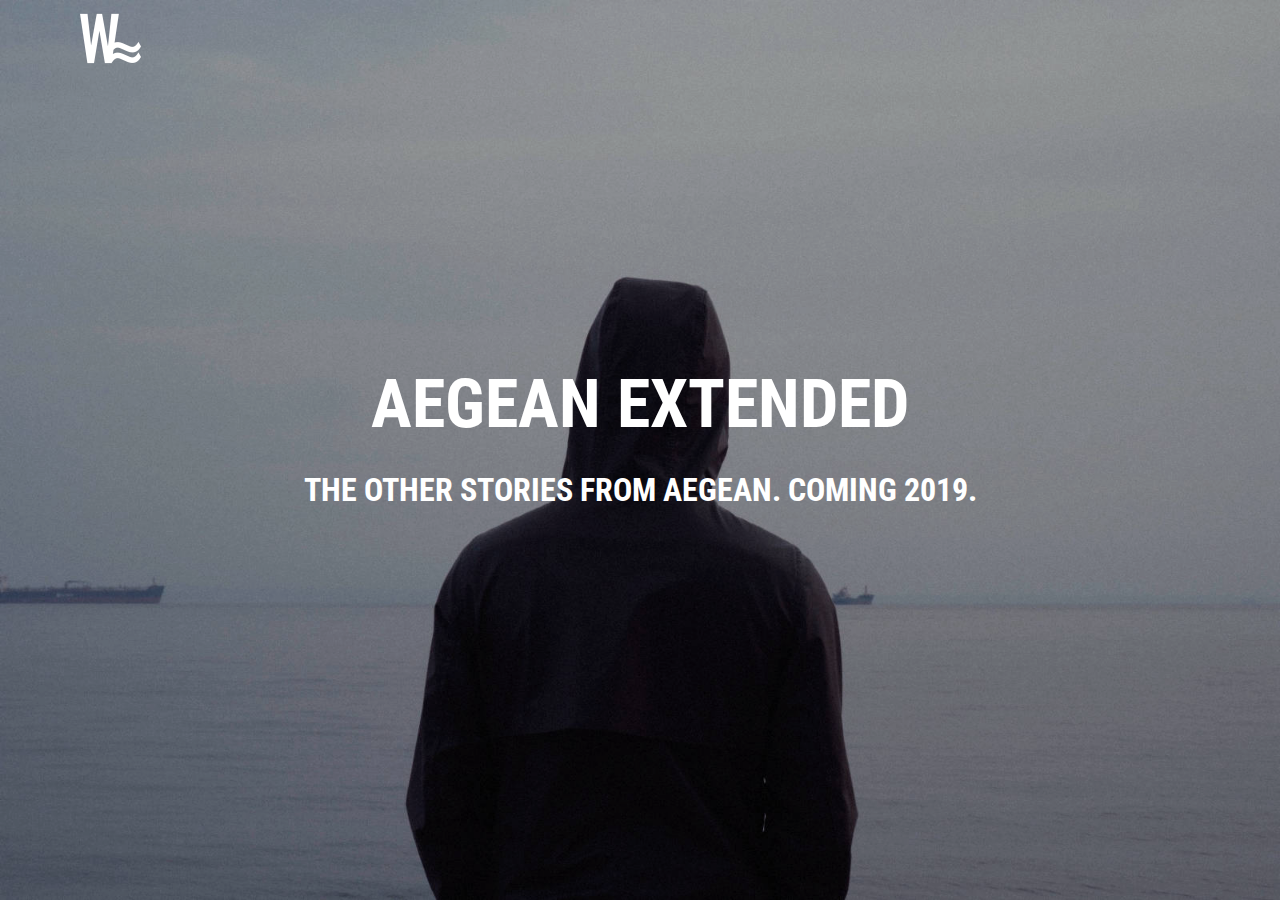
==== commit 79b9fed6: "create github pages" ====
--- a/index.html
+++ b/index.html
@@ -53,7 +53,7 @@
     </nav>
 </section>
 
-<section class="engine"><a href="https://mobirise.info/j">website templates</a></section><section class="cid-r5qIWusWm7 mbr-fullscreen" id="header2-1">
+<section class="engine"><a href="https://mobirise.info/z">best css templates</a></section><section class="cid-r5qIWusWm7 mbr-fullscreen" id="header2-1">
 
     
 
@@ -63,7 +63,7 @@
         <div class="row justify-content-md-center">
             <div class="mbr-white col-md-10">
                 <h1 class="mbr-section-title mbr-bold pb-3 mbr-fonts-style display-1">AEGEAN EXTENDED</h1>
-                <h3 class="mbr-section-subtitle align-center mbr-light pb-3 mbr-fonts-style display-2">THE OTHER STORIES FROM "AEGEAN".<br>COMING 2019</h3>
+                <h3 class="mbr-section-subtitle align-center mbr-light pb-3 mbr-fonts-style display-2">THE OTHER STORIES FROM AEGEAN. COMING 2019.</h3>
                 
                 
             </div>
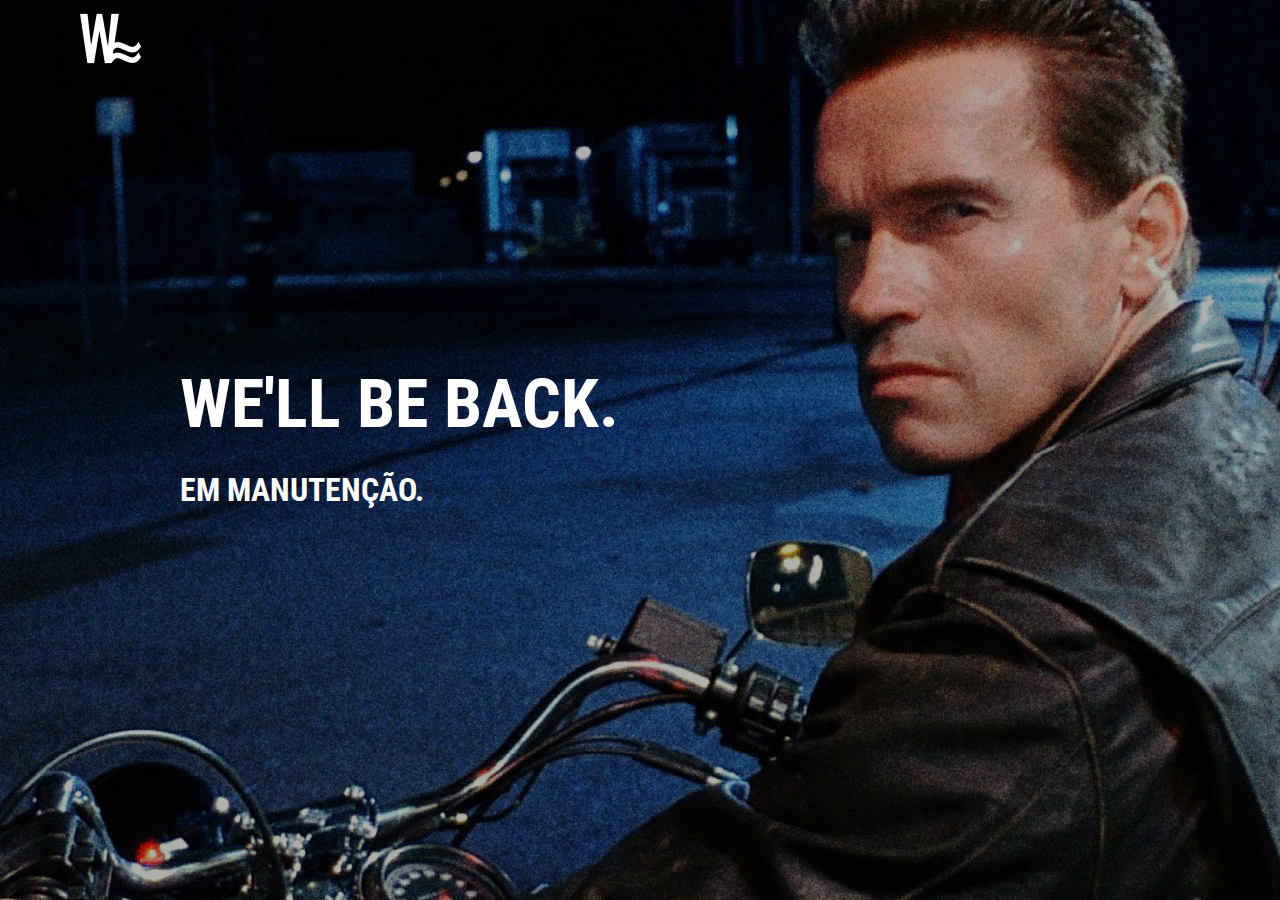
==== commit 2b1c3703: "create github pages" ====
--- a/index.html
+++ b/index.html
@@ -53,17 +53,18 @@
     </nav>
 </section>
 
-<section class="engine"><a href="https://mobirise.info/z">best css templates</a></section><section class="cid-r5qIWusWm7 mbr-fullscreen" id="header2-1">
+<section class="engine"><a href="https://mobirise.info/m">site design templates</a></section><section class="cid-r5qIWusWm7 mbr-fullscreen" id="header2-1">
 
     
 
-    <div class="mbr-overlay" style="opacity: 0.1; background-color: rgb(0, 0, 0);"></div>
+    <div class="mbr-overlay" style="opacity: 0.3; background-color: rgb(0, 0, 0);"></div>
 
     <div class="container align-center">
         <div class="row justify-content-md-center">
             <div class="mbr-white col-md-10">
-                <h1 class="mbr-section-title mbr-bold pb-3 mbr-fonts-style display-1">AEGEAN EXTENDED</h1>
-                <h3 class="mbr-section-subtitle align-center mbr-light pb-3 mbr-fonts-style display-2">THE OTHER STORIES FROM AEGEAN. COMING 2019.</h3>
+                <h1 class="mbr-section-title mbr-bold pb-3 mbr-fonts-style display-1">
+                    WE'LL BE BACK.</h1>
+                <h3 class="mbr-section-subtitle align-center mbr-light pb-3 mbr-fonts-style display-2">EM MANUTENÇÃO.</h3>
                 
                 
             </div>
--- a/assets/mobirise/css/mbr-additional.css
+++ b/assets/mobirise/css/mbr-additional.css
@@ -1772,5 +1772,11 @@
   color: #767676 !important;
 }
 .cid-r5qIWusWm7 {
-  background-image: url("../../../assets/images/egeu-teaser-1-2000x1125.jpg");
-}
+  background-image: url("../../../assets/images/1495321180066-1920x1080.jpg");
+}
+.cid-r5qIWusWm7 H1 {
+  text-align: left;
+}
+.cid-r5qIWusWm7 H3 {
+  text-align: left;
+}
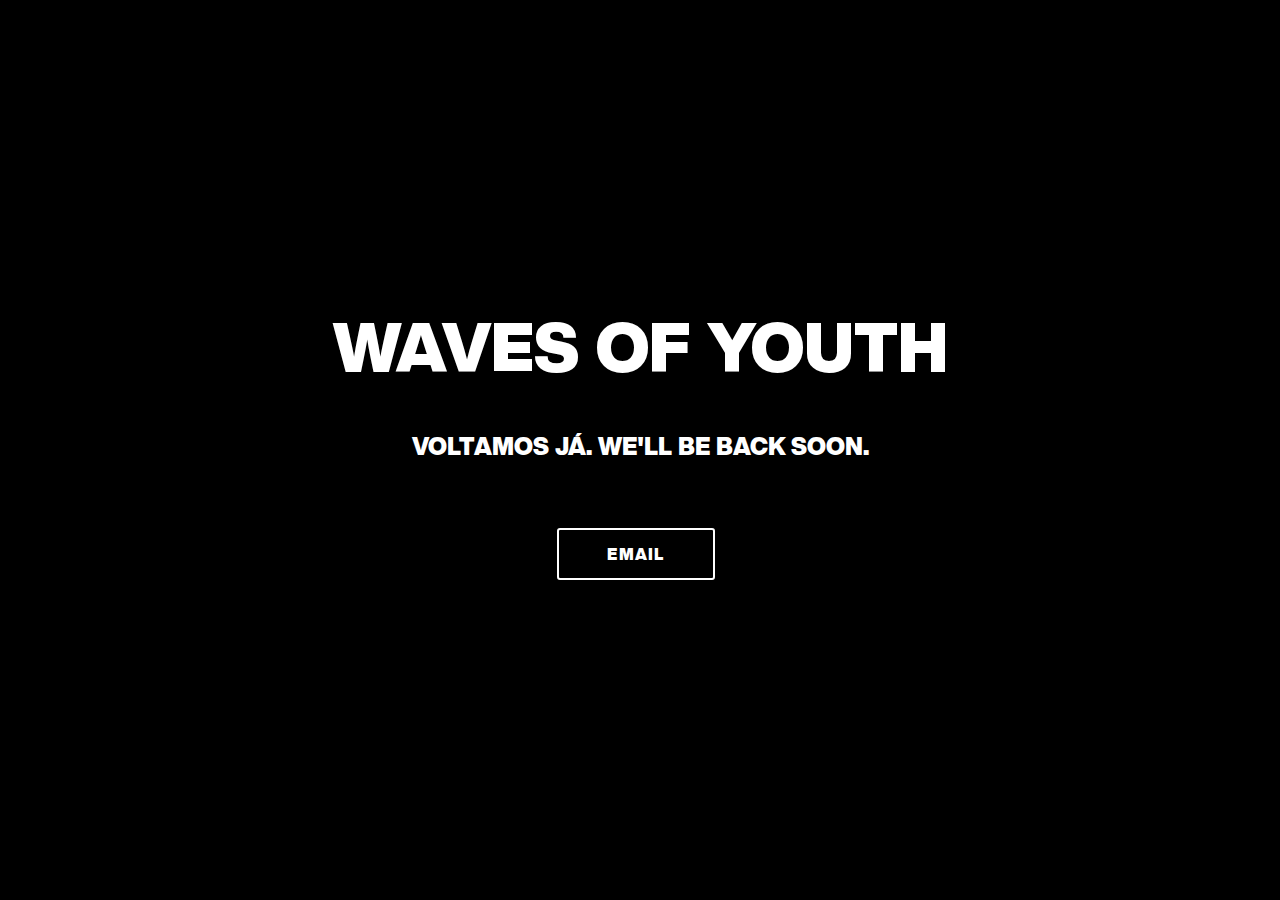
==== commit 10500609: "create github pages" ====
--- a/index.html
+++ b/index.html
@@ -1,20 +1,20 @@
 <!DOCTYPE html>
-<html >
+<html  >
 <head>
-  <!-- Site made with Mobirise Website Builder v4.8.4, https://mobirise.com -->
+  <!-- Site made with Mobirise Website Builder v4.10.1, https://mobirise.com -->
   <meta charset="UTF-8">
   <meta http-equiv="X-UA-Compatible" content="IE=edge">
-  <meta name="generator" content="Mobirise v4.8.4, mobirise.com">
+  <meta name="generator" content="Mobirise v4.10.1, mobirise.com">
   <meta name="viewport" content="width=device-width, initial-scale=1, minimum-scale=1">
   <link rel="shortcut icon" href="assets/images/wy1-128x128.png" type="image/x-icon">
   <meta name="description" content="">
+  
   <title>Waves Of Youth</title>
   <link rel="stylesheet" href="assets/web/assets/mobirise-icons/mobirise-icons.css">
   <link rel="stylesheet" href="assets/tether/tether.min.css">
   <link rel="stylesheet" href="assets/bootstrap/css/bootstrap.min.css">
   <link rel="stylesheet" href="assets/bootstrap/css/bootstrap-grid.min.css">
   <link rel="stylesheet" href="assets/bootstrap/css/bootstrap-reboot.min.css">
-  <link rel="stylesheet" href="assets/dropdown/css/style.css">
   <link rel="stylesheet" href="assets/theme/css/style.css">
   <link href="assets/fonts/style.css" rel="stylesheet">
   <link rel="stylesheet" href="assets/mobirise/css/mbr-additional.css" type="text/css">
@@ -23,64 +23,31 @@
   
 </head>
 <body>
-  <section class="menu cid-r5qJpuMvht" once="menu" id="menu2-3">
+  <section class="header11 cid-rzP8bH6DYI mbr-fullscreen" id="header11-6">
+
+    <!-- Block parameters controls (Blue "Gear" panel) -->
+    
+    <!-- End block parameters -->
 
     
-
-    <nav class="navbar navbar-expand beta-menu navbar-dropdown align-items-center navbar-toggleable-sm bg-color transparent">
-        <button class="navbar-toggler navbar-toggler-right" type="button" data-toggle="collapse" data-target="#navbarSupportedContent" aria-controls="navbarSupportedContent" aria-expanded="false" aria-label="Toggle navigation">
-            <div class="hamburger">
-                <span></span>
-                <span></span>
-                <span></span>
-                <span></span>
-            </div>
-        </button>
-        <div class="menu-logo">
-            <div class="navbar-brand">
-                <span class="navbar-logo">
-                    
-                        <img src="assets/images/3-122x122.png" alt="Mobirise" title="" style="height: 3.8rem;">
-                    
-                </span>
-                
-            </div>
-        </div>
-        <div class="collapse navbar-collapse" id="navbarSupportedContent">
+    <div class="container align-left">
+        <div class="media-container-column mbr-white col-md-12">
             
-            
-        </div>
-    </nav>
-</section>
-
-<section class="engine"><a href="https://mobirise.info/m">site design templates</a></section><section class="cid-r5qIWusWm7 mbr-fullscreen" id="header2-1">
-
-    
-
-    <div class="mbr-overlay" style="opacity: 0.3; background-color: rgb(0, 0, 0);"></div>
-
-    <div class="container align-center">
-        <div class="row justify-content-md-center">
-            <div class="mbr-white col-md-10">
-                <h1 class="mbr-section-title mbr-bold pb-3 mbr-fonts-style display-1">
-                    WE'LL BE BACK.</h1>
-                <h3 class="mbr-section-subtitle align-center mbr-light pb-3 mbr-fonts-style display-2">EM MANUTENÇÃO.</h3>
-                
-                
-            </div>
+            <h1 class="mbr-section-title py-3 mbr-fonts-style display-1">WAVES OF YOUTH</h1>
+            <p class="mbr-text py-3 mbr-fonts-style display-5">VOLTAMOS JÁ. WE'LL BE BACK SOON.<br></p>
+            <div class="mbr-section-btn py-4"><a class="btn btn-md btn-white-outline display-4" href="mailto:hello@wavesofyouth.pt">EMAIL</a></div>
         </div>
     </div>
+
     
 </section>
 
 
-  <script src="assets/web/assets/jquery/jquery.min.js"></script>
+  <section class="engine"><a href="https://mobirise.info/r">free bootstrap template</a></section><script src="assets/web/assets/jquery/jquery.min.js"></script>
   <script src="assets/popper/popper.min.js"></script>
   <script src="assets/tether/tether.min.js"></script>
   <script src="assets/bootstrap/js/bootstrap.min.js"></script>
   <script src="assets/smoothscroll/smooth-scroll.js"></script>
-  <script src="assets/dropdown/js/script.min.js"></script>
-  <script src="assets/touchswipe/jquery.touch-swipe.min.js"></script>
   <script src="assets/theme/js/script.js"></script>
   
   
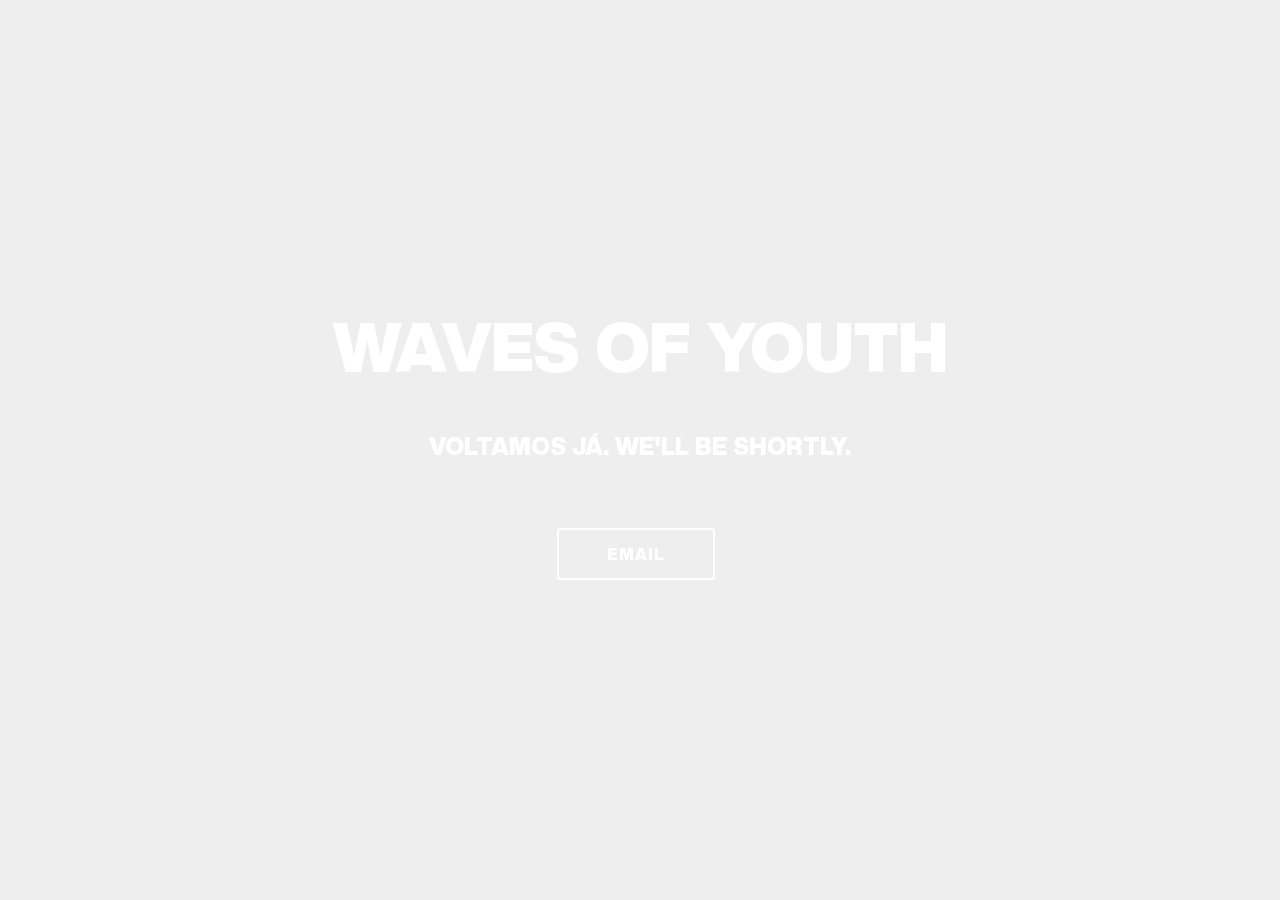
==== commit 95fbefd5: "create github pages" ====
--- a/index.html
+++ b/index.html
@@ -23,7 +23,7 @@
   
 </head>
 <body>
-  <section class="header11 cid-rzP8bH6DYI mbr-fullscreen" id="header11-6">
+  <section class="header11 cid-rzP8bH6DYI mbr-fullscreen" data-bg-video="https://player.vimeo.com/video/338413032" id="header11-6">
 
     <!-- Block parameters controls (Blue "Gear" panel) -->
     
@@ -34,7 +34,7 @@
         <div class="media-container-column mbr-white col-md-12">
             
             <h1 class="mbr-section-title py-3 mbr-fonts-style display-1">WAVES OF YOUTH</h1>
-            <p class="mbr-text py-3 mbr-fonts-style display-5">VOLTAMOS JÁ. WE'LL BE BACK SOON.<br></p>
+            <p class="mbr-text py-3 mbr-fonts-style display-5">VOLTAMOS JÁ. WE'LL BE SHORTLY.<br></p>
             <div class="mbr-section-btn py-4"><a class="btn btn-md btn-white-outline display-4" href="mailto:hello@wavesofyouth.pt">EMAIL</a></div>
         </div>
     </div>
@@ -43,11 +43,13 @@
 </section>
 
 
-  <section class="engine"><a href="https://mobirise.info/r">free bootstrap template</a></section><script src="assets/web/assets/jquery/jquery.min.js"></script>
+  <section class="engine"><a href="https://mobirise.info/r">free bootstrap templates</a></section><script src="assets/web/assets/jquery/jquery.min.js"></script>
   <script src="assets/popper/popper.min.js"></script>
   <script src="assets/tether/tether.min.js"></script>
   <script src="assets/bootstrap/js/bootstrap.min.js"></script>
   <script src="assets/smoothscroll/smooth-scroll.js"></script>
+  <script src="assets/ytplayer/jquery.mb.ytplayer.min.js"></script>
+  <script src="assets/vimeoplayer/jquery.mb.vimeo_player.js"></script>
   <script src="assets/theme/js/script.js"></script>
   
   
--- a/assets/mobirise/css/mbr-additional.css
+++ b/assets/mobirise/css/mbr-additional.css
@@ -1322,9 +1322,6 @@
   background: #ff3366 !important;
   box-shadow: none !important;
 }
-.cid-rzP8bH6DYI {
-  background: linear-gradient(45deg, #000000, #000000);
-}
 .cid-rzP8bH6DYI .mbr-section-subtitle {
   font-style: italic;
   letter-spacing: 1rem;
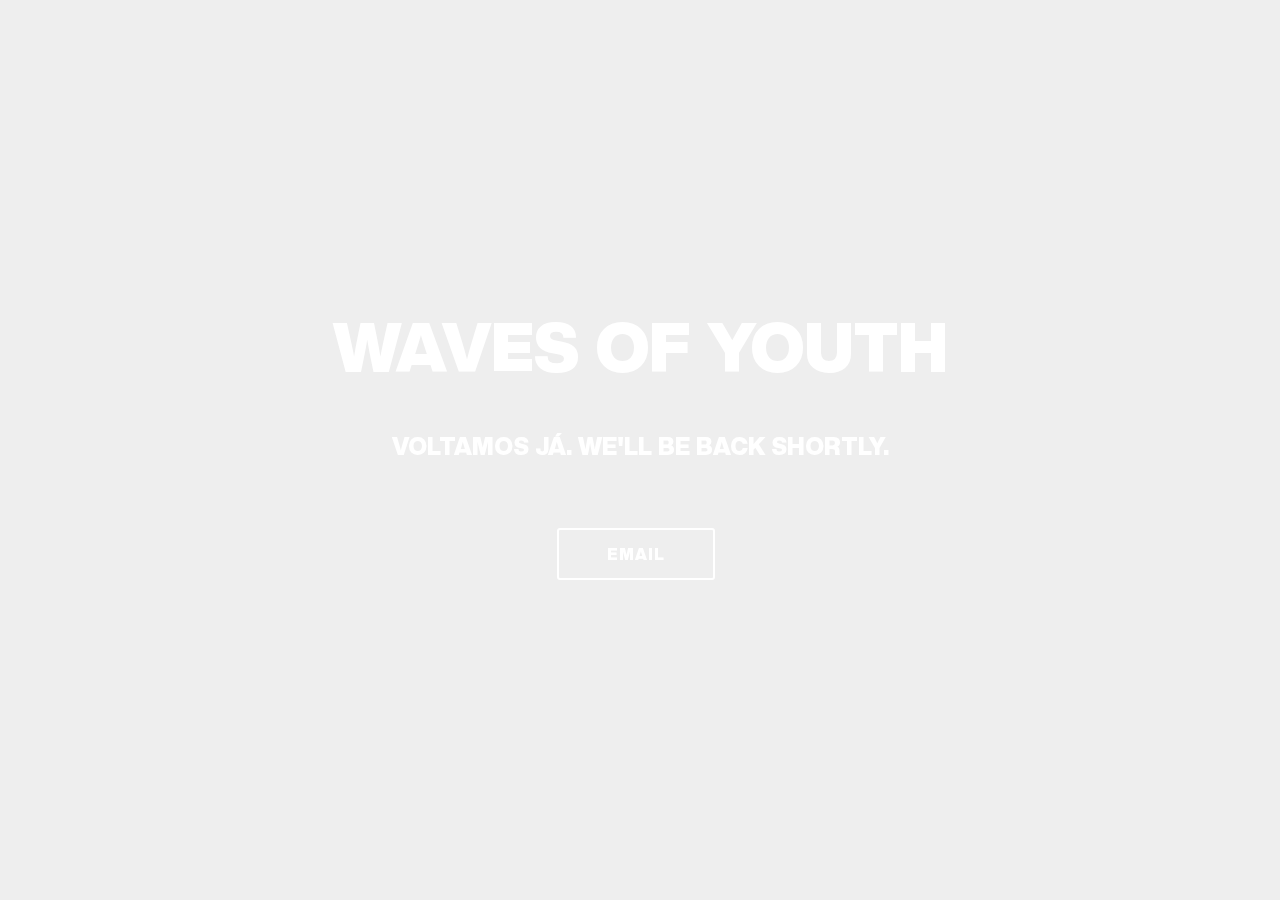
==== commit d3b1bc24: "create github pages" ====
--- a/index.html
+++ b/index.html
@@ -6,7 +6,7 @@
   <meta http-equiv="X-UA-Compatible" content="IE=edge">
   <meta name="generator" content="Mobirise v4.10.1, mobirise.com">
   <meta name="viewport" content="width=device-width, initial-scale=1, minimum-scale=1">
-  <link rel="shortcut icon" href="assets/images/wy1-128x128.png" type="image/x-icon">
+  <link rel="shortcut icon" href="assets/images/curto-preto-branco-128x128.png" type="image/x-icon">
   <meta name="description" content="">
   
   <title>Waves Of Youth</title>
@@ -34,7 +34,7 @@
         <div class="media-container-column mbr-white col-md-12">
             
             <h1 class="mbr-section-title py-3 mbr-fonts-style display-1">WAVES OF YOUTH</h1>
-            <p class="mbr-text py-3 mbr-fonts-style display-5">VOLTAMOS JÁ. WE'LL BE SHORTLY.<br></p>
+            <p class="mbr-text py-3 mbr-fonts-style display-5">VOLTAMOS JÁ. WE'LL BE BACK SHORTLY.<br></p>
             <div class="mbr-section-btn py-4"><a class="btn btn-md btn-white-outline display-4" href="mailto:hello@wavesofyouth.pt">EMAIL</a></div>
         </div>
     </div>
@@ -43,7 +43,7 @@
 </section>
 
 
-  <section class="engine"><a href="https://mobirise.info/r">free bootstrap templates</a></section><script src="assets/web/assets/jquery/jquery.min.js"></script>
+  <section class="engine"><a href="https://mobirise.info/w">free html5 templates</a></section><script src="assets/web/assets/jquery/jquery.min.js"></script>
   <script src="assets/popper/popper.min.js"></script>
   <script src="assets/tether/tether.min.js"></script>
   <script src="assets/bootstrap/js/bootstrap.min.js"></script>
--- a/assets/mobirise/css/mbr-additional.css
+++ b/assets/mobirise/css/mbr-additional.css
@@ -1333,17 +1333,14 @@
 .cid-rzP8bH6DYI .mbr-section-btn {
   text-align: center;
 }
-.cid-rzP9EGFMvw {
-  background: linear-gradient(45deg, #000000, #000000);
-}
-.cid-rzP9EGFMvw .mbr-section-subtitle {
+.cid-rzPaqL1jFl .mbr-section-subtitle {
   font-style: italic;
   letter-spacing: 1rem;
 }
-.cid-rzP9EGFMvw .mbr-section-title {
+.cid-rzPaqL1jFl .mbr-section-title {
   text-align: center;
 }
-.cid-rzP9EGFMvw .mbr-text,
-.cid-rzP9EGFMvw .mbr-section-btn {
+.cid-rzPaqL1jFl .mbr-text,
+.cid-rzPaqL1jFl .mbr-section-btn {
   text-align: center;
 }
